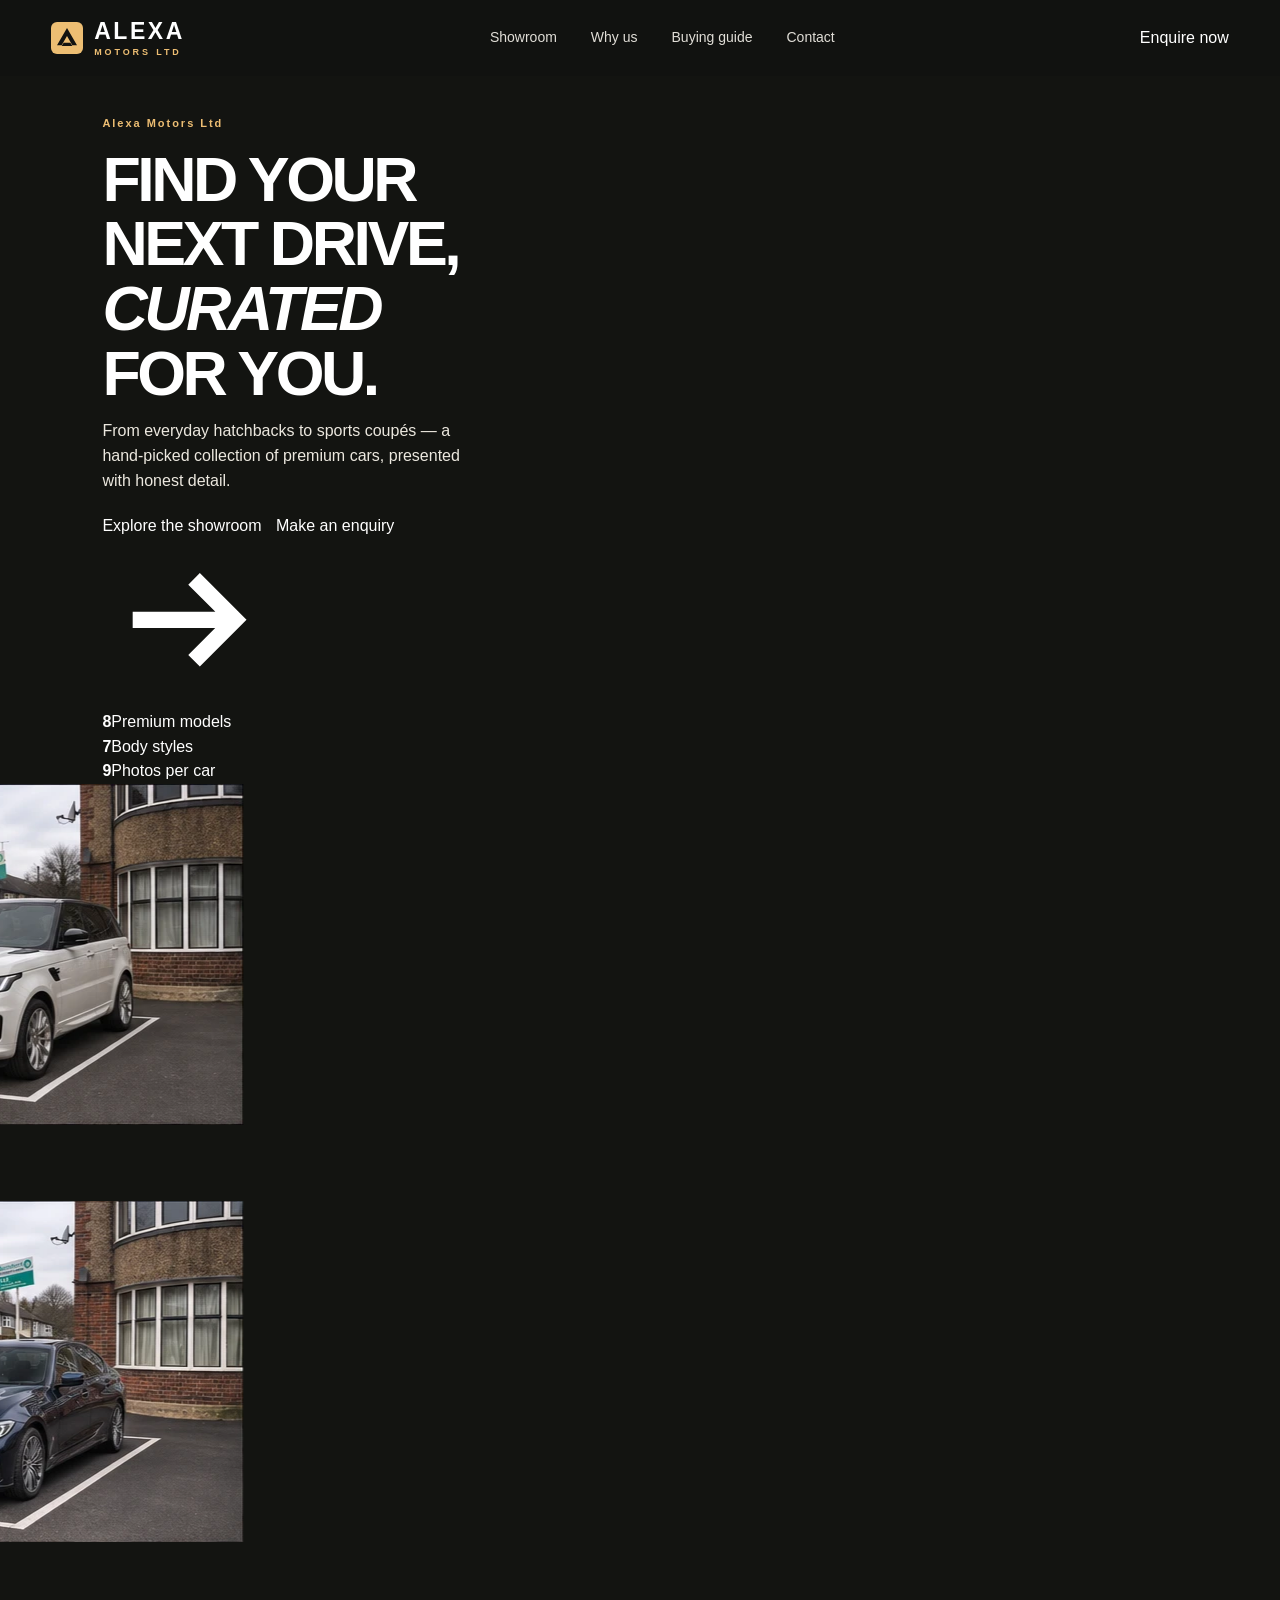
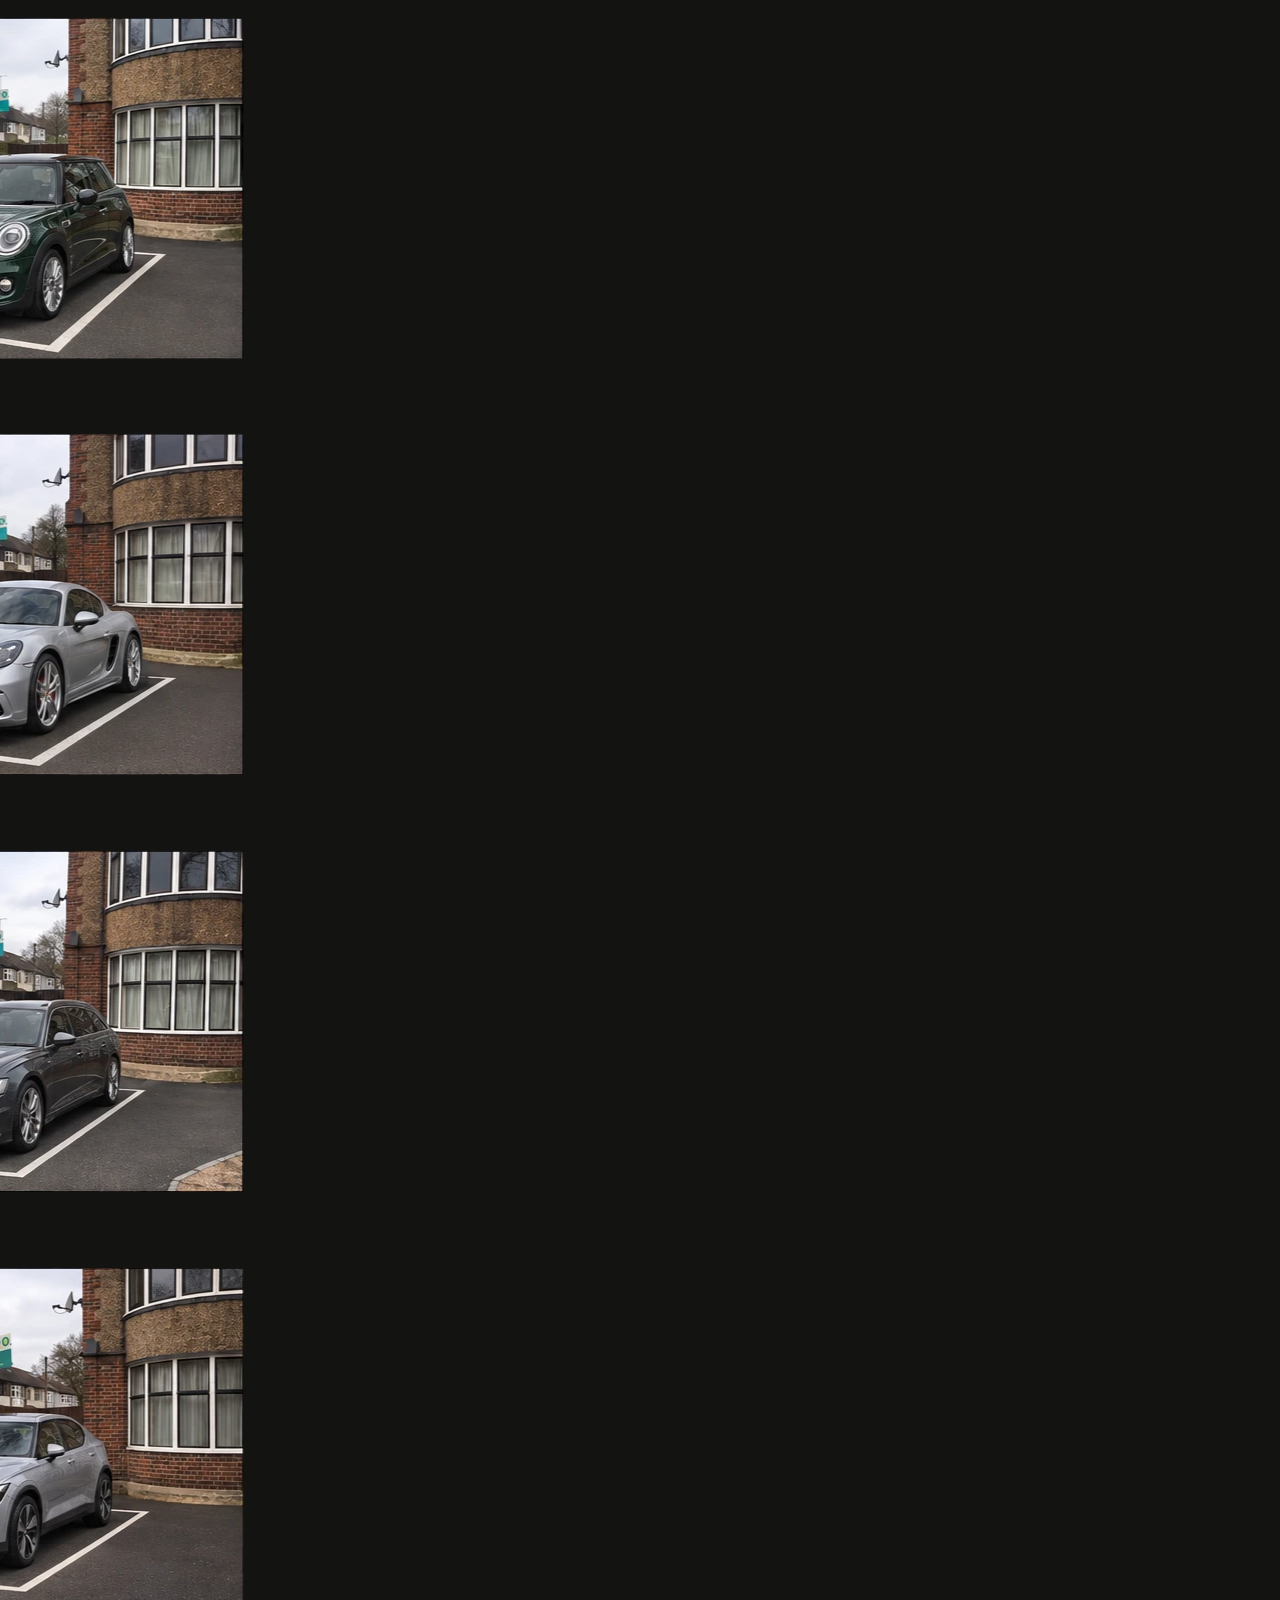
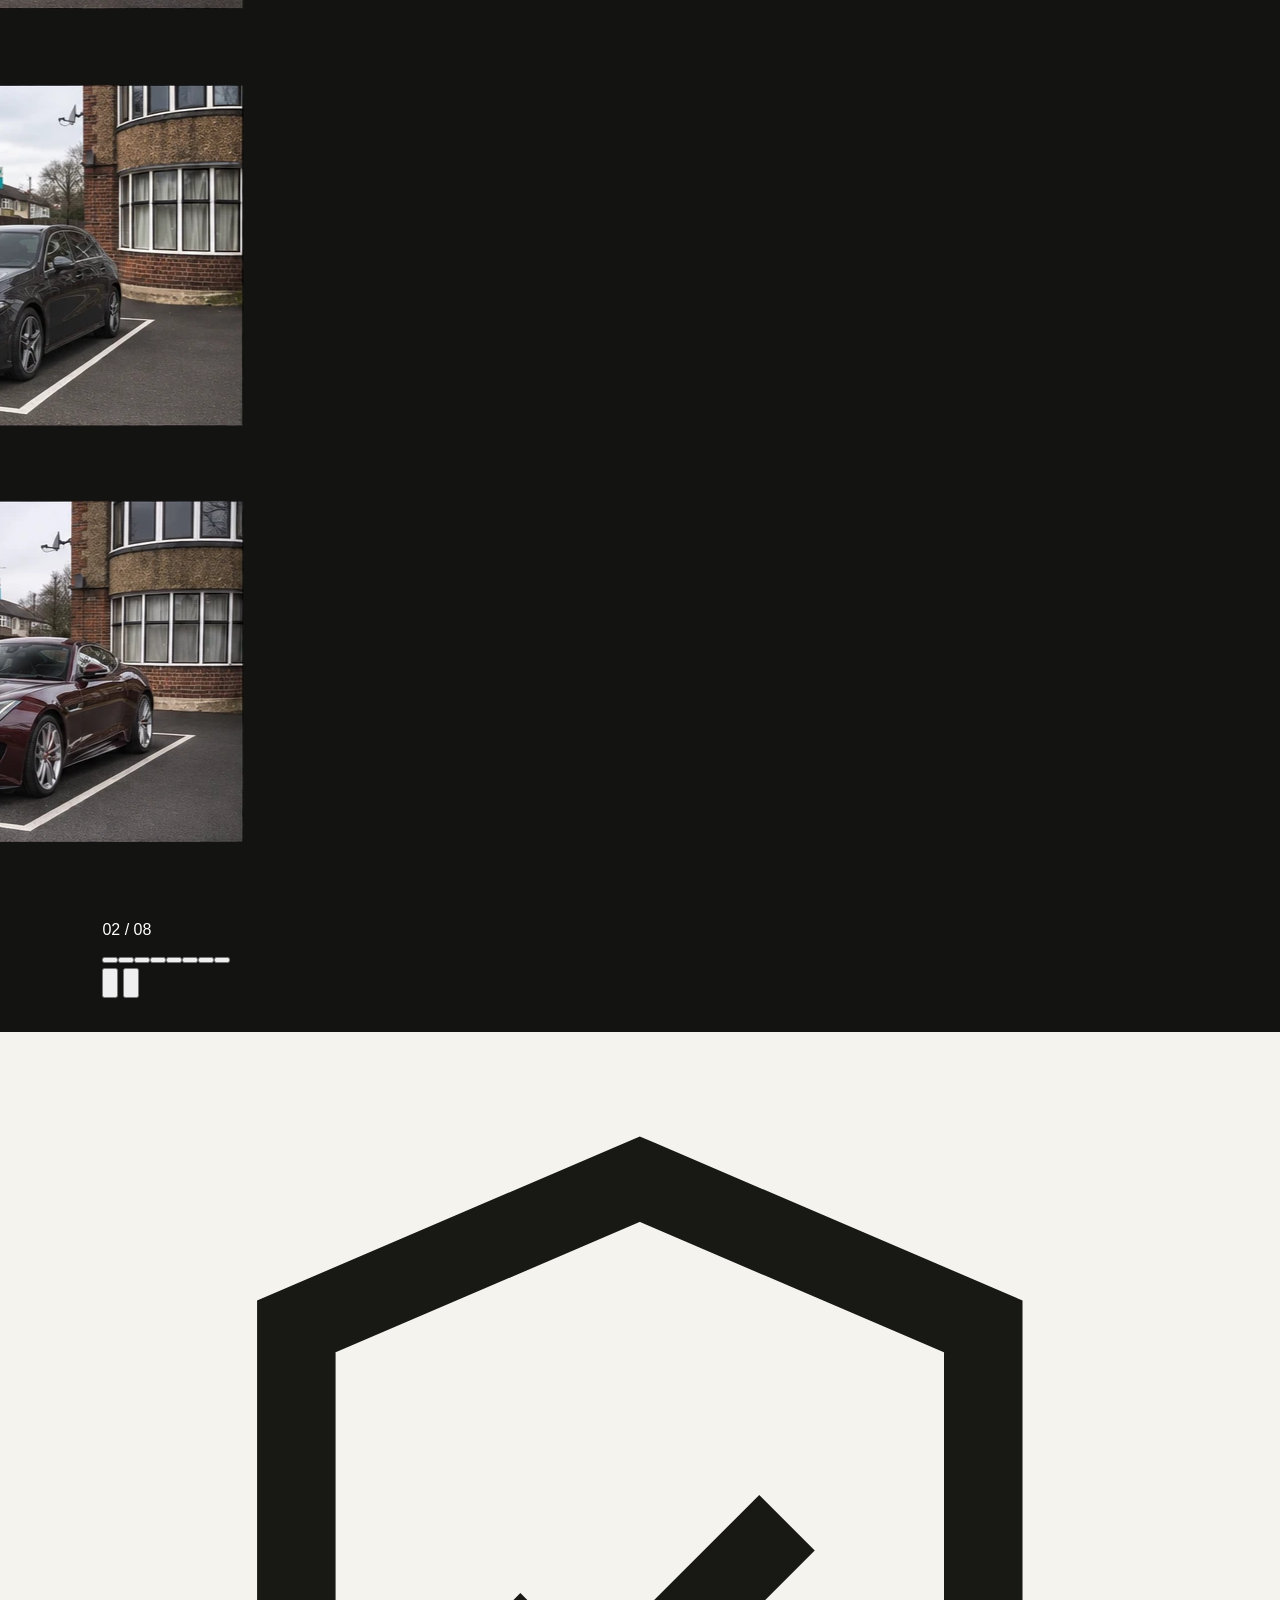
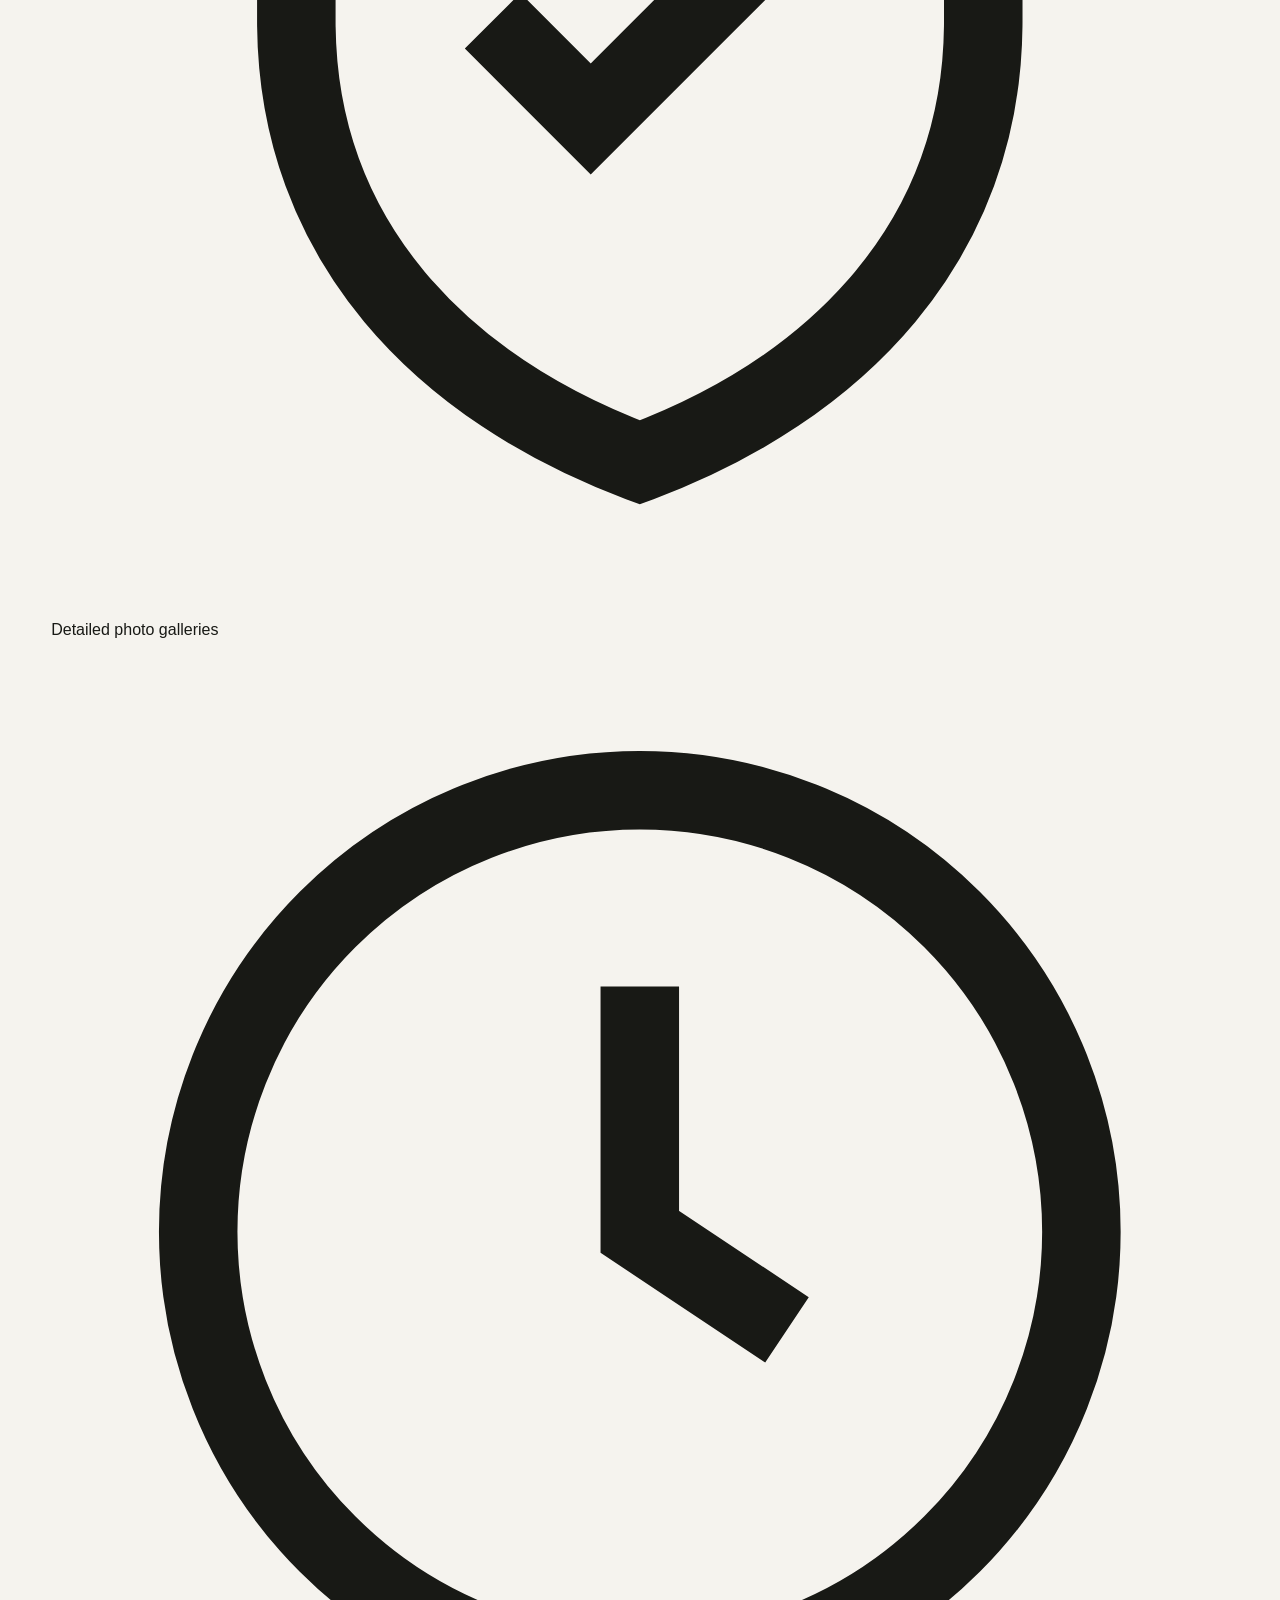
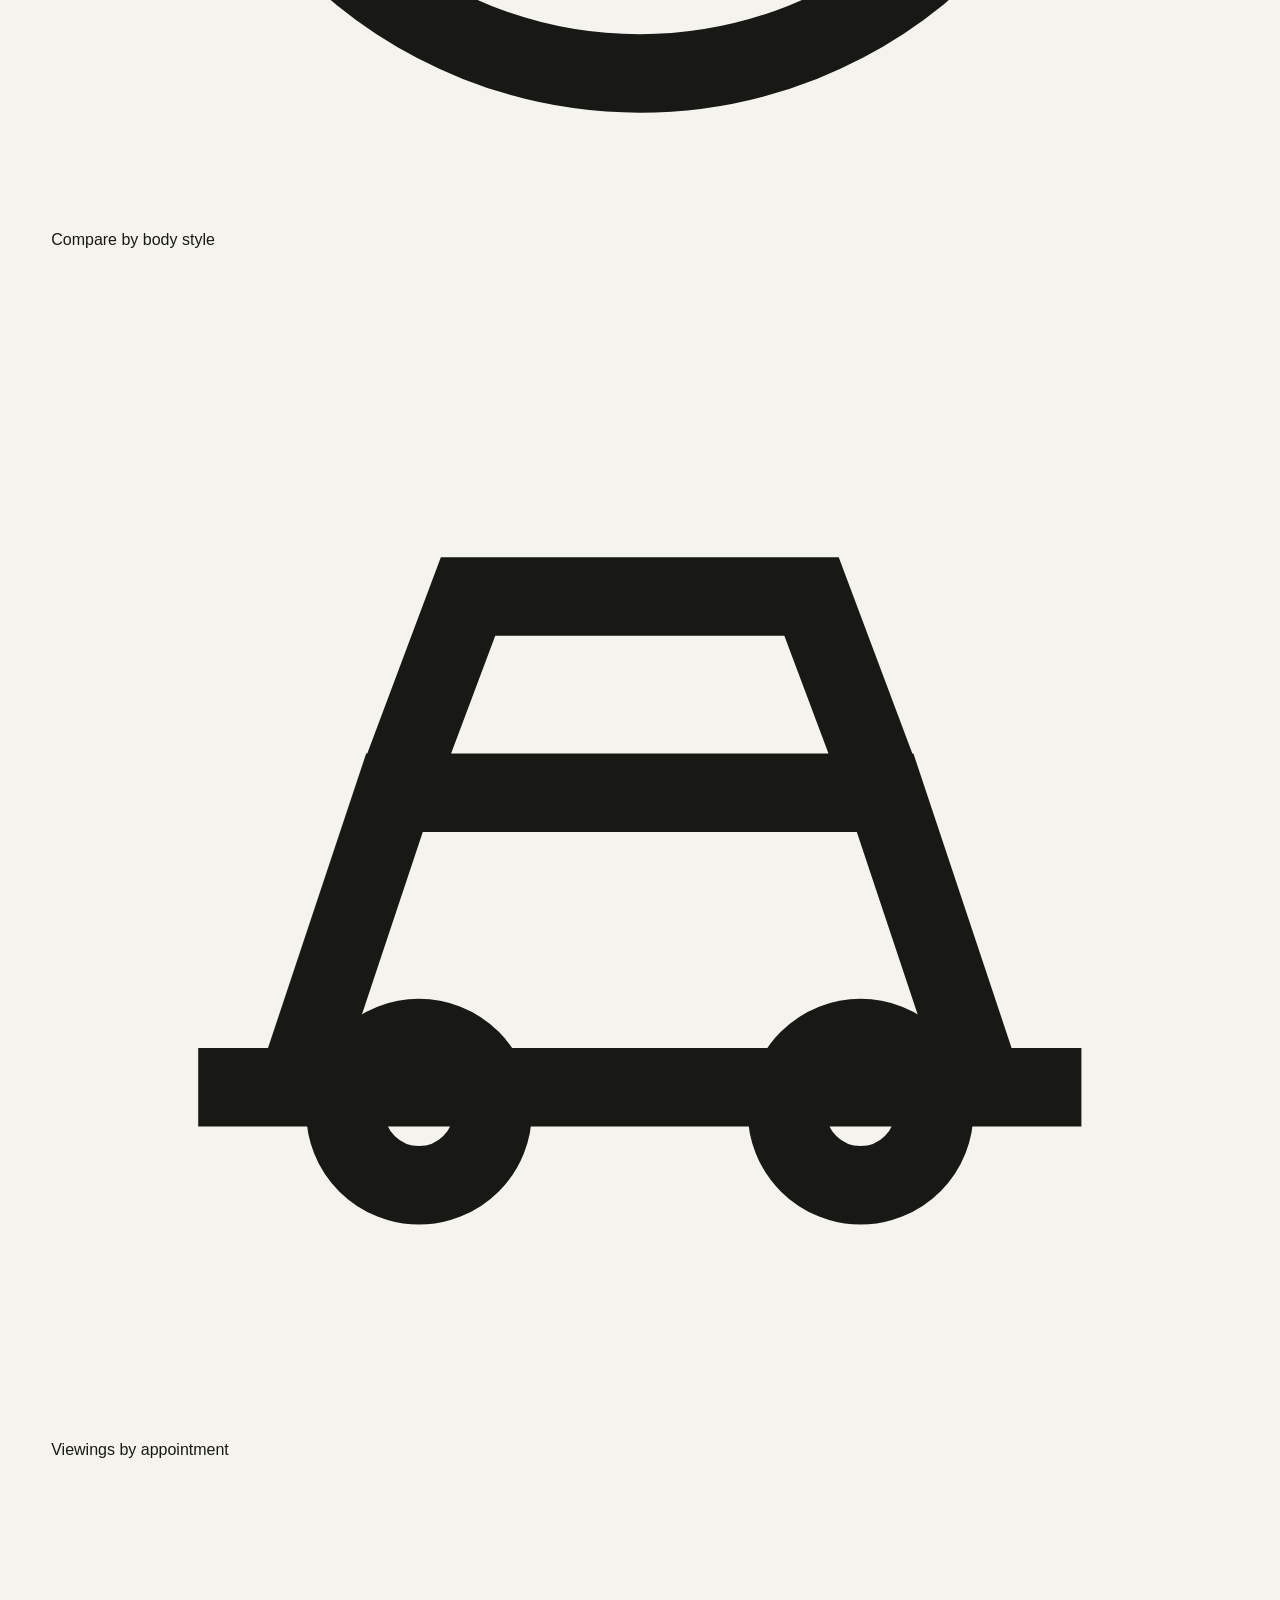
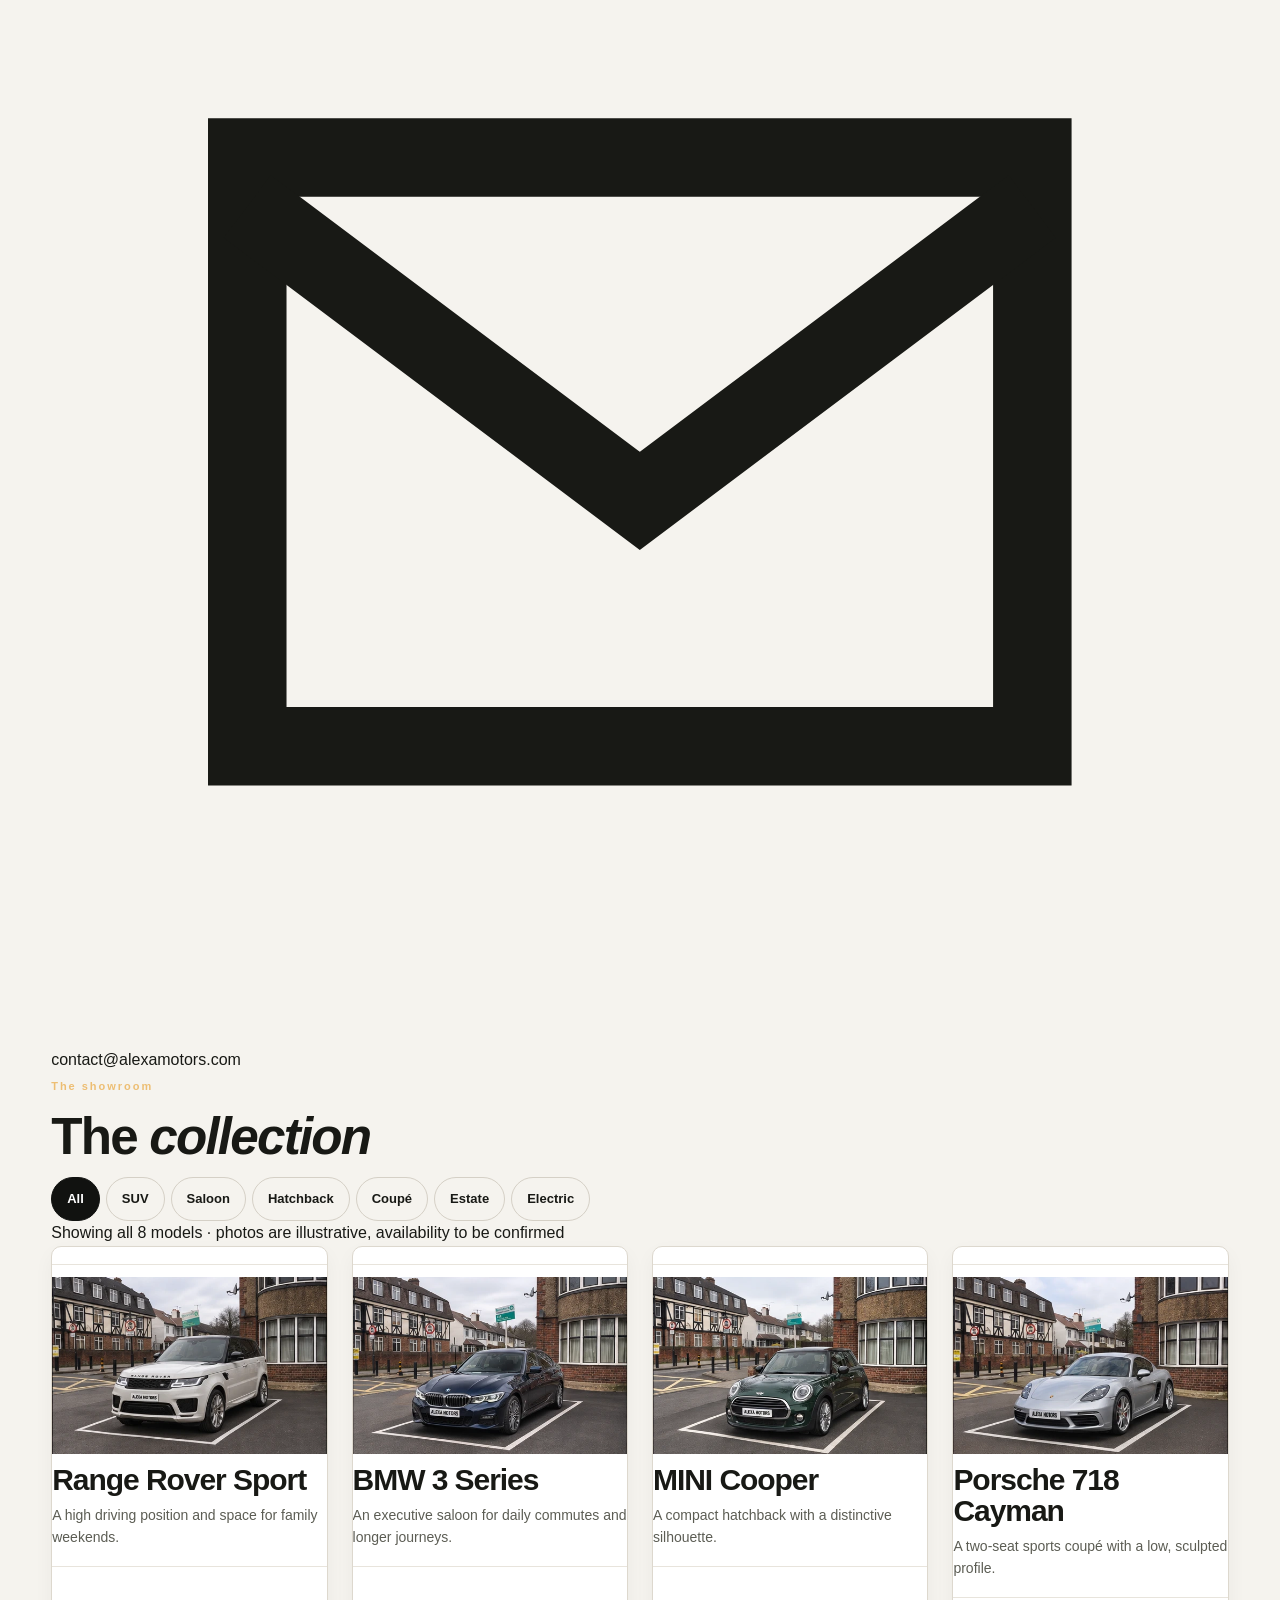
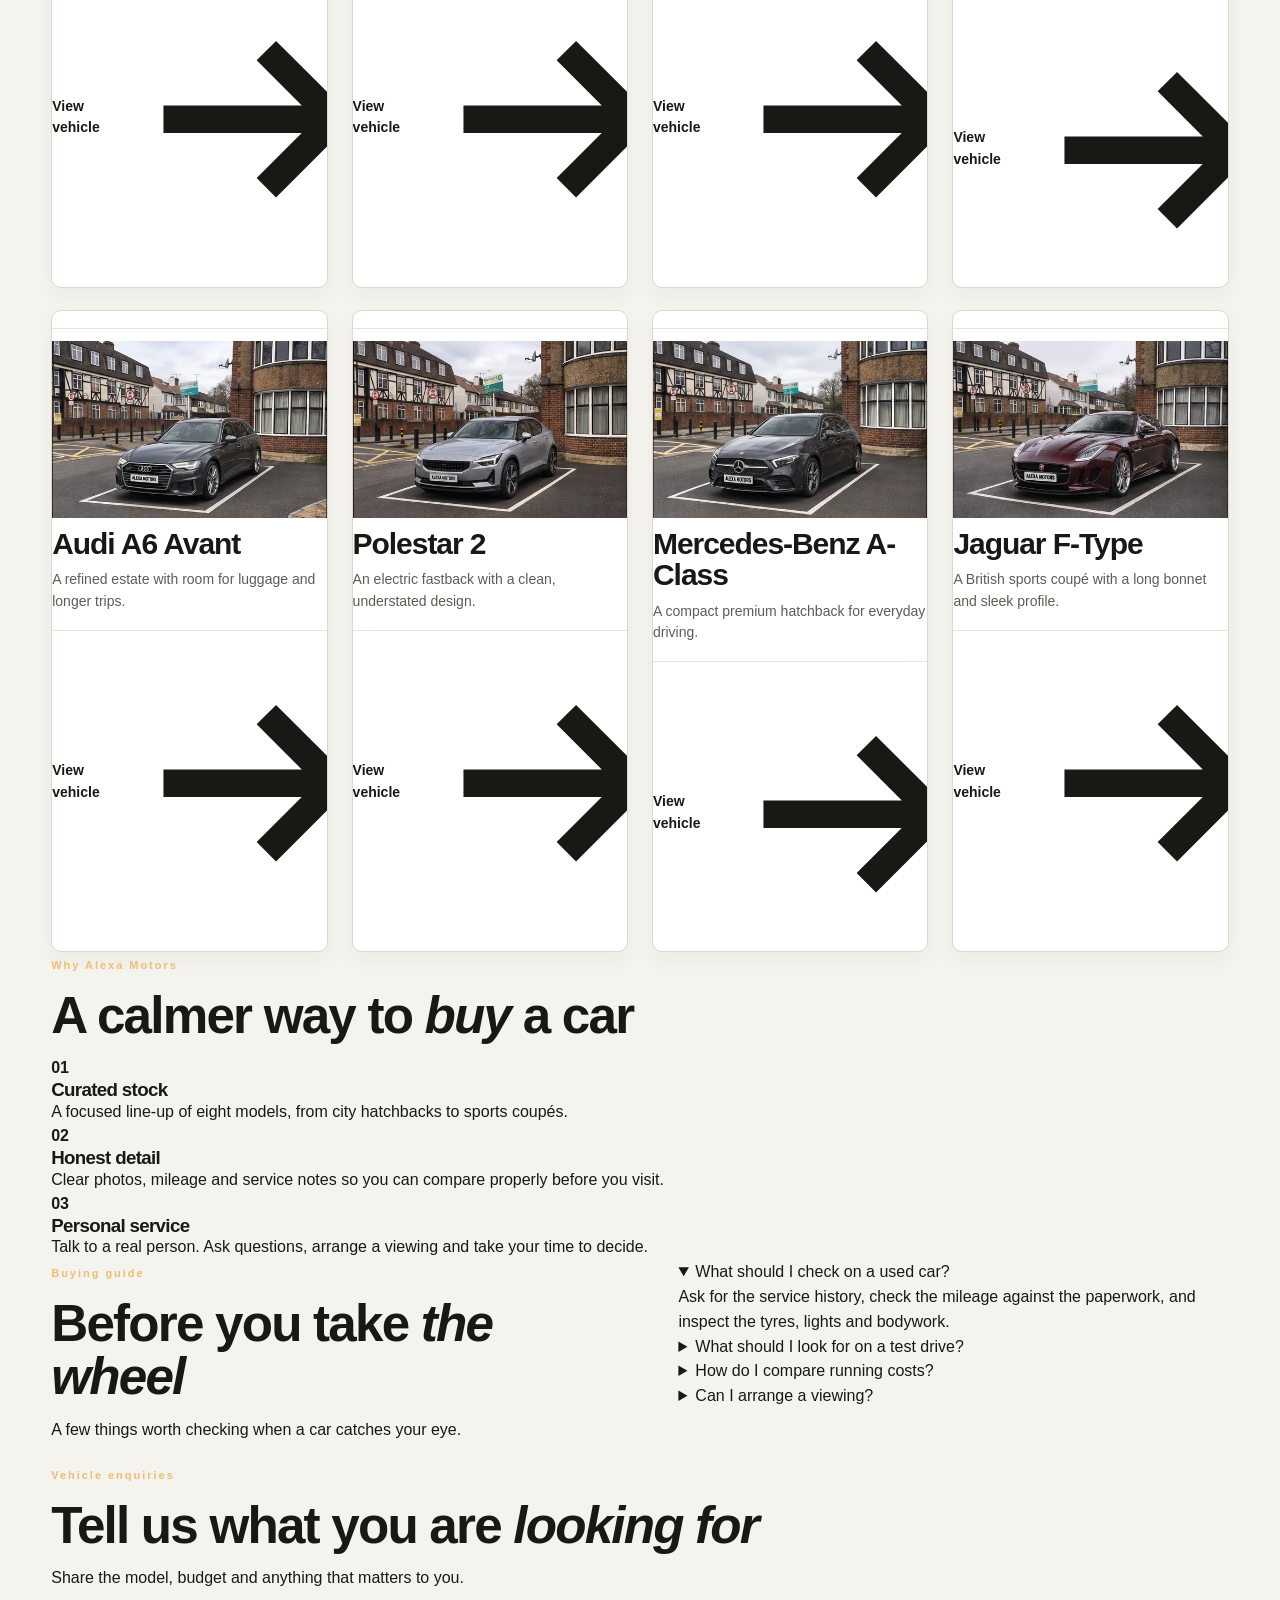
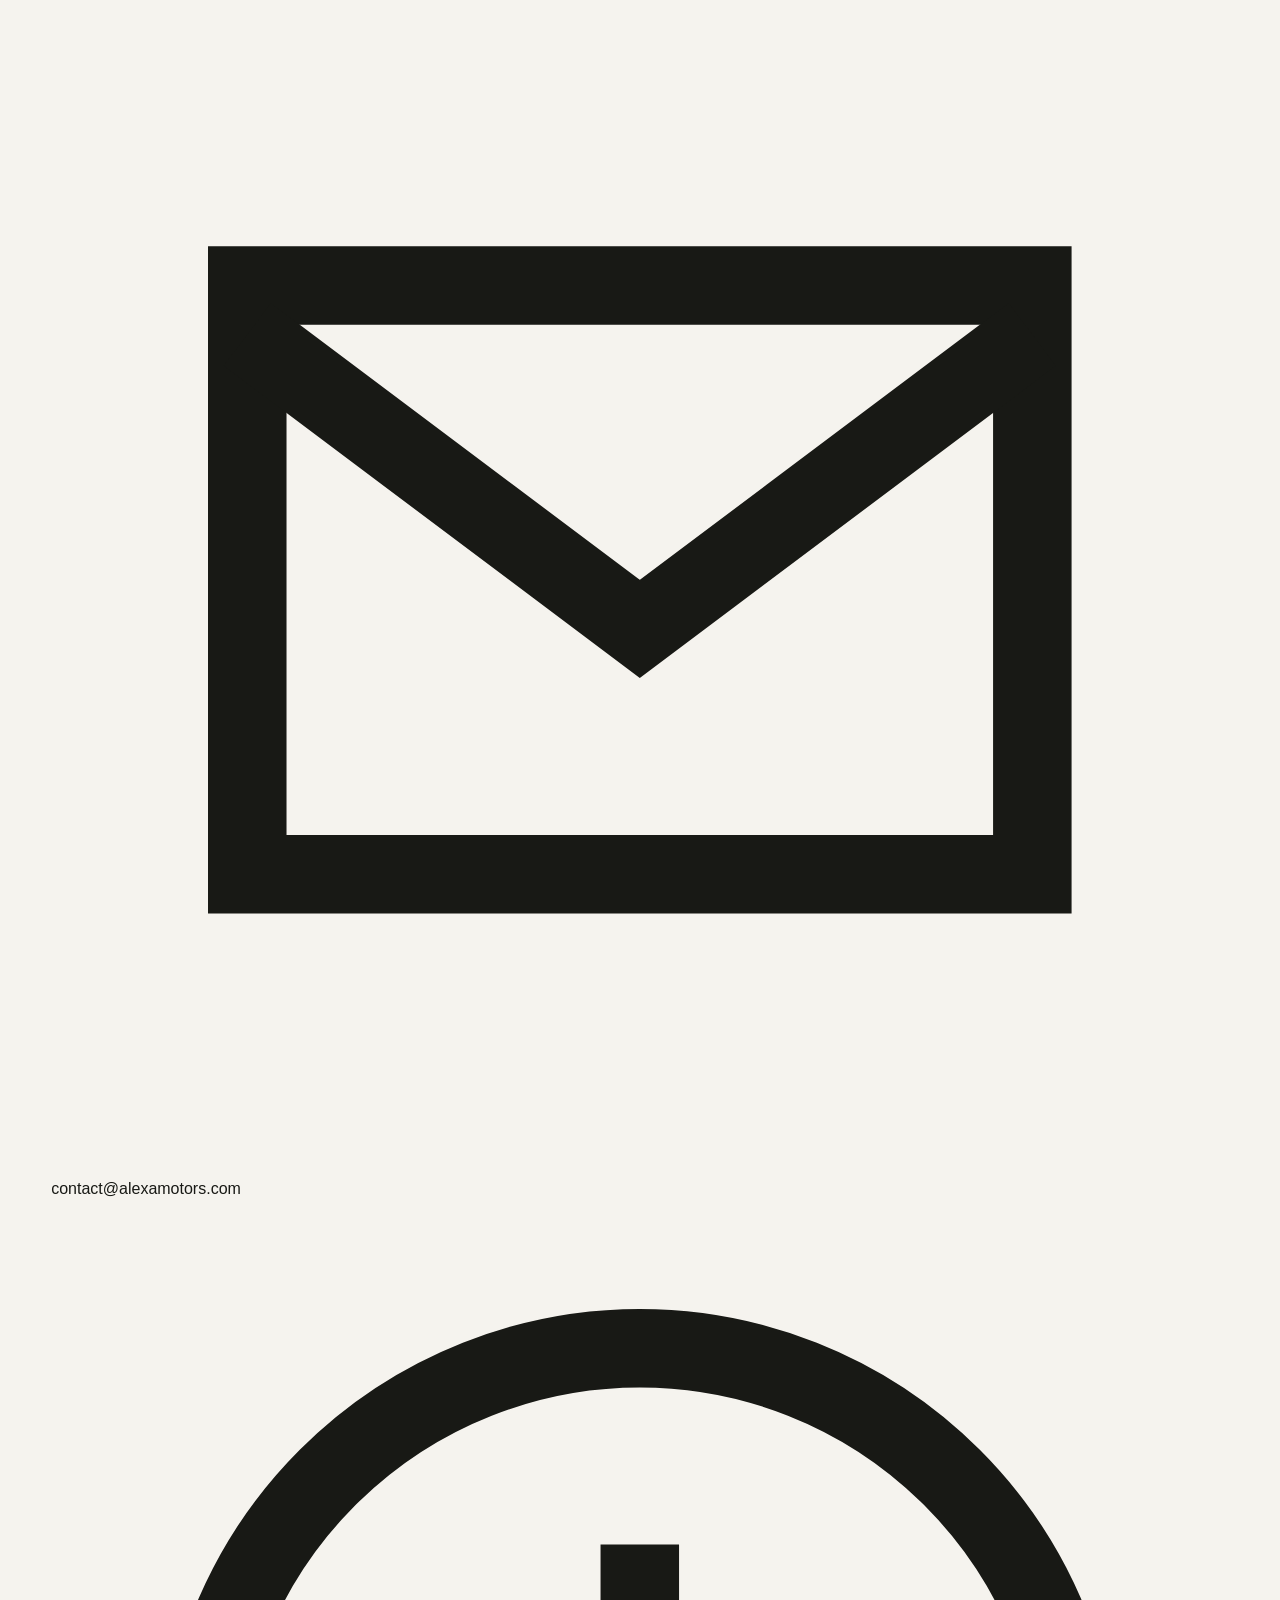
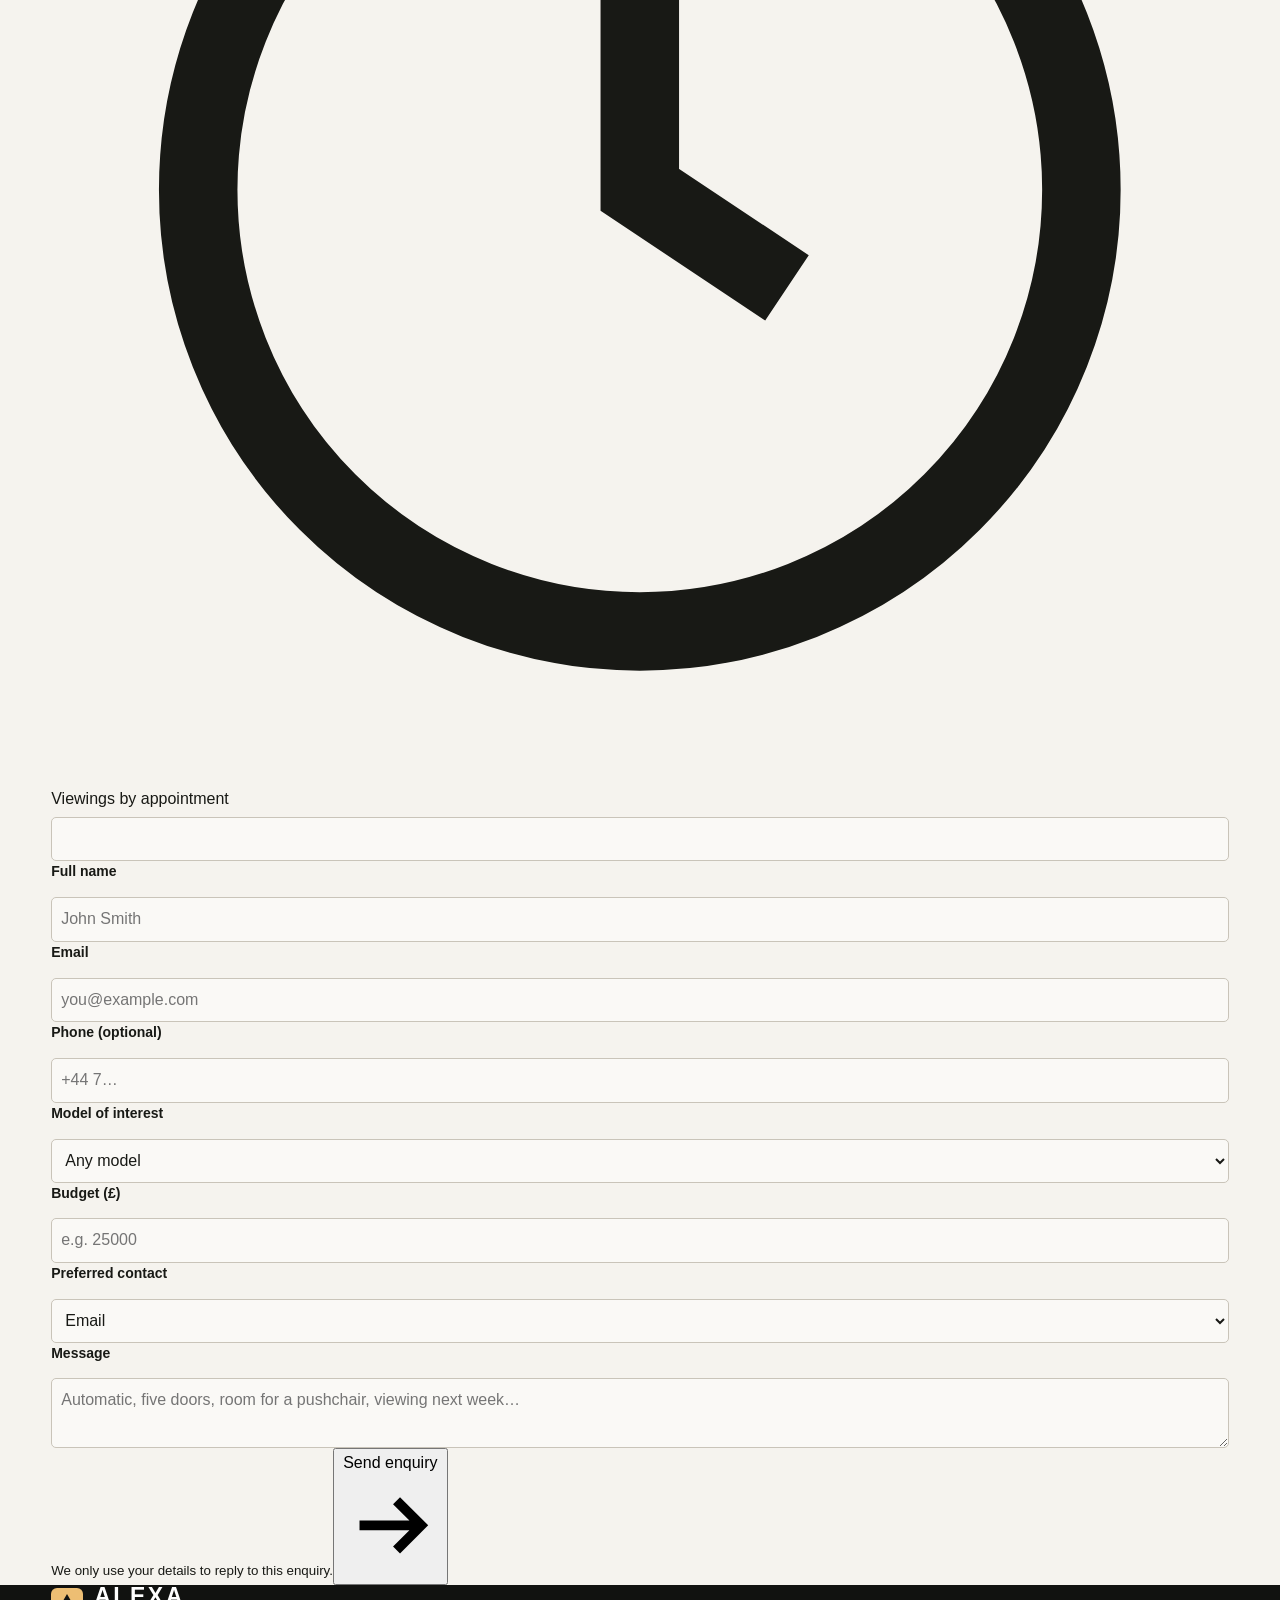
==== index.html @ a4fc24a0 "Update index.html" ====
<!doctype html>
<html lang="en-GB">
<head>
<meta charset="utf-8">
<meta name="viewport" content="width=device-width, initial-scale=1">
<title>Alexa Motors Ltd | Premium Vehicle Showroom</title>
<meta name="description" content="Alexa Motors Ltd – a curated showroom of premium cars. Explore the collection and send an enquiry.">
<meta name="theme-color" content="#0b0b0c">
<link rel="icon" href="mark.svg" type="image/svg+xml">
<link rel="preconnect" href="https://fonts.googleapis.com">
<link rel="preconnect" href="https://fonts.gstatic.com" crossorigin>
<link href="https://fonts.googleapis.com/css2?family=Cormorant+Garamond:ital,wght@0,500;0,600;1,500&family=Inter:wght@400;500;600;700&display=swap" rel="stylesheet">
<link rel="stylesheet" href="style.css">
<script src="app.js" defer></script>
</head>
<body>
<a class="skip" href="#main">Skip to content</a>
<header class="header">
  <div class="wrap bar">
    <a class="brand" href="#home"><img src="mark.svg" alt="" width="32" height="32"><span>ALEXA<small>MOTORS LTD</small></span></a>
    <nav class="nav" aria-label="Main navigation">
      <a href="#showroom">Showroom</a><a href="#why">Why us</a><a href="#guide">Buying guide</a><a href="#enquire">Contact</a>
    </nav>
    <a class="btn btn-gold" href="#enquire">Enquire now</a>
  </div>
</header>

<main id="main">
<section class="hero" id="home">
  <div class="wrap hero-grid">
    <div class="reveal">
      <span class="eyebrow">Alexa Motors Ltd</span>
      <h1>Find your next drive, <em class="g">curated</em> for you.</h1>
      <p class="lead">From everyday hatchbacks to sports coupés — a hand-picked collection of premium cars, presented with honest detail.</p>
      <div class="actions">
        <a class="btn btn-gold" href="#showroom">Explore the showroom <svg viewBox="0 0 16 16" fill="none" stroke="currentColor" stroke-width="1.6"><path d="M3 8h10M9 4l4 4-4 4"/></svg></a>
        <a class="btn btn-ghost" href="#enquire">Make an enquiry</a>
      </div>
      <div class="stats">
        <div><b>8</b><span>Premium models</span></div>
        <div><b>7</b><span>Body styles</span></div>
        <div><b>9</b><span>Photos per car</span></div>
      </div>
    </div>
    <div class="slider reveal" id="hero-slider" aria-roledescription="carousel" aria-label="Featured cars">
      <div class="slides"></div>
      <span class="counter" aria-hidden="true"></span>
      <div class="dots" role="tablist" aria-label="Choose slide"></div>
      <button class="arrow prev" type="button" aria-label="Previous car"><svg viewBox="0 0 24 24" fill="none" stroke="currentColor" stroke-width="1.8"><path d="M15 6l-6 6 6 6"/></svg></button>
      <button class="arrow next" type="button" aria-label="Next car"><svg viewBox="0 0 24 24" fill="none" stroke="currentColor" stroke-width="1.8"><path d="M9 6l6 6-6 6"/></svg></button>
    </div>
  </div>
</section>

<div class="strip">
  <div class="wrap">
    <div><svg viewBox="0 0 24 24" fill="none" stroke="currentColor" stroke-width="1.6"><path d="M12 3l7 3v6c0 4.5-3 7.5-7 9-4-1.5-7-4.5-7-9V6z"/><path d="M9 12l2 2 4-4"/></svg>Detailed photo galleries</div>
    <div><svg viewBox="0 0 24 24" fill="none" stroke="currentColor" stroke-width="1.6"><circle cx="12" cy="12" r="9"/><path d="M12 7v5l3 2"/></svg>Compare by body style</div>
    <div><svg viewBox="0 0 24 24" fill="none" stroke="currentColor" stroke-width="1.6"><path d="M3 17h18M5 17l2-6h10l2 6M7 11l1.5-4h7L17 11"/><circle cx="7.5" cy="17.5" r="1.5"/><circle cx="16.5" cy="17.5" r="1.5"/></svg>Viewings by appointment</div>
    <div><svg viewBox="0 0 24 24" fill="none" stroke="currentColor" stroke-width="1.6"><path d="M4 6h16v12H4z"/><path d="M4 7l8 6 8-6"/></svg>contact@alexamotors.com</div>
  </div>
</div>

<section class="block" id="showroom">
  <div class="wrap">
    <div class="head reveal">
      <div><span class="eyebrow">The showroom</span><h2>The <em class="g">collection</em></h2></div>
      <div class="filters" aria-label="Filter by body style">
        <button type="button" data-filter="all" aria-pressed="true">All</button>
        <button type="button" data-filter="suv" aria-pressed="false">SUV</button>
        <button type="button" data-filter="saloon" aria-pressed="false">Saloon</button>
        <button type="button" data-filter="hatchback" aria-pressed="false">Hatchback</button>
        <button type="button" data-filter="coupe" aria-pressed="false">Coupé</button>
        <button type="button" data-filter="estate" aria-pressed="false">Estate</button>
        <button type="button" data-filter="electric" aria-pressed="false">Electric</button>
      </div>
    </div>
    <p class="count" id="filter-status" aria-live="polite">Showing all 8 models · photos are illustrative, availability to be confirmed</p>
    <div class="cards" id="cards"></div>
  </div>
</section>

<section class="block why" id="why">
  <div class="wrap">
    <div class="reveal"><span class="eyebrow">Why Alexa Motors</span><h2>A calmer way to <em class="g">buy</em> a car</h2></div>
    <div class="why-grid">
      <div class="why-item reveal"><b>01</b><h3>Curated stock</h3><p>A focused line-up of eight models, from city hatchbacks to sports coupés.</p></div>
      <div class="why-item reveal"><b>02</b><h3>Honest detail</h3><p>Clear photos, mileage and service notes so you can compare properly before you visit.</p></div>
      <div class="why-item reveal"><b>03</b><h3>Personal service</h3><p>Talk to a real person. Ask questions, arrange a viewing and take your time to decide.</p></div>
    </div>
  </div>
</section>

<section class="block" id="guide">
  <div class="wrap split">
    <div class="reveal"><span class="eyebrow">Buying guide</span><h2>Before you take <em class="g">the wheel</em></h2><p class="lead" style="margin-top:14px">A few things worth checking when a car catches your eye.</p></div>
    <div class="faq reveal">
      <details open><summary>What should I check on a used car?</summary><p>Ask for the service history, check the mileage against the paperwork, and inspect the tyres, lights and bodywork.</p></details>
      <details><summary>What should I look for on a test drive?</summary><p>Try the car at different speeds if the route allows. Check visibility, seating comfort, braking and any warning lights.</p></details>
      <details><summary>How do I compare running costs?</summary><p>Compare insurance quotes, fuel or charging costs and servicing needs for the specific cars on your shortlist.</p></details>
      <details><summary>Can I arrange a viewing?</summary><p>Yes — send an enquiry below with the model you like and we will get back to you to arrange a time.</p></details>
    </div>
  </div>
</section>

<section class="block" id="enquire" style="padding-top:20px">
  <div class="wrap">
    <div class="enquiry-box reveal">
      <div class="enquiry-side">
        <span class="eyebrow">Vehicle enquiries</span>
        <h2>Tell us what you are <em class="g">looking for</em></h2>
        <p class="lead">Share the model, budget and anything that matters to you.</p>
        <div class="contact-line"><svg viewBox="0 0 24 24" fill="none" stroke="currentColor" stroke-width="1.6"><path d="M4 6h16v12H4z"/><path d="M4 7l8 6 8-6"/></svg><a href="mailto:contact@alexamotors.com">contact@alexamotors.com</a></div>
        <div class="contact-line"><svg viewBox="0 0 24 24" fill="none" stroke="currentColor" stroke-width="1.6"><circle cx="12" cy="12" r="9"/><path d="M12 7v5l3 2"/></svg>Viewings by appointment</div>
      </div>
      <form class="enq" id="enquiry-form" novalidate>
        <input type="hidden" name="_subject" value="New website enquiry – Alexa Motors">
        <input type="hidden" name="_template" value="table">
        <input type="text" name="_honey" class="hp" tabindex="-1" autocomplete="off" aria-hidden="true">
        <div class="field"><label for="name">Full name</label><input id="name" name="name" autocomplete="name" required maxlength="80" placeholder="John Smith"></div>
        <div class="field"><label for="email">Email</label><input id="email" name="email" type="email" autocomplete="email" required placeholder="you@example.com"></div>
        <div class="field"><label for="phone">Phone <span style="text-transform:none;letter-spacing:0">(optional)</span></label><input id="phone" name="phone" type="tel" autocomplete="tel" placeholder="+44 7…"></div>
        <div class="field"><label for="interest">Model of interest</label>
          <select id="interest" name="model"><option value="">Any model</option><option>Range Rover Sport</option><option>BMW 3 Series</option><option>MINI Cooper</option><option>Porsche 718 Cayman</option><option>Audi A6 Avant</option><option>Polestar 2</option><option>Mercedes-Benz A-Class</option><option>Jaguar F-Type</option></select></div>
        <div class="field"><label for="budget">Budget (£)</label><input id="budget" name="budget" type="number" min="0" step="500" placeholder="e.g. 25000"></div>
        <div class="field"><label for="contact-pref">Preferred contact</label><select id="contact-pref" name="preferred_contact"><option>Email</option><option>Phone</option><option>WhatsApp</option></select></div>
        <div class="field full"><label for="message">Message</label><textarea id="message" name="message" required maxlength="1500" placeholder="Automatic, five doors, room for a pushchair, viewing next week…"></textarea></div>
        <div class="form-foot"><small>We only use your details to reply to this enquiry.</small><button class="btn btn-gold" type="submit">Send enquiry <svg viewBox="0 0 16 16" fill="none" stroke="currentColor" stroke-width="1.6"><path d="M3 8h10M9 4l4 4-4 4"/></svg></button></div>
        <p class="status" id="enquiry-status" role="status" hidden></p>
      </form>
    </div>
  </div>
</section>
</main>

<footer>
  <div class="wrap">
    <a class="brand" href="#home"><img src="mark.svg" alt="" width="32" height="32"><span>ALEXA<small>MOTORS LTD</small></span></a>
    <span>© <span id="year">2026</span> Alexa Motors Ltd · <a href="mailto:contact@alexamotors.com">contact@alexamotors.com</a></span>
    <a href="#home">Back to top ↑</a>
  </div>
</footer>
</body>
</html>
---- style.css ----
:root{color-scheme:light;--black:#111210;--paper:#f5f3ee;--gold:#edbe73;--ink:#181915;--muted:#5c5d54}*{box-sizing:border-box}html{scroll-behavior:smooth}body{margin:0;background:var(--paper);color:var(--ink);font:16px/1.55 system-ui,sans-serif}a{color:inherit;text-decoration:none}button,input,select,textarea{font:inherit}button{cursor:pointer}button:focus-visible,a:focus-visible,input:focus-visible,select:focus-visible,textarea:focus-visible,summary:focus-visible{outline:3px solid #ad7726;outline-offset:4px}[hidden]{display:none!important}.sr,.skip:not(:focus){position:absolute;width:1px;height:1px;padding:0;overflow:hidden;clip-path:inset(50%);white-space:nowrap}.skip:focus{position:absolute;top:8px;left:8px;z-index:2;background:var(--gold);padding:10px}.wrap{width:min(1240px,calc(100% - 100px));margin-inline:auto}.header,footer{background:var(--black);color:white}.bar{min-height:76px;display:flex;align-items:center;justify-content:space-between;gap:24px}.brand{display:inline-flex;align-items:center;gap:11px;font-weight:900;font-size:23px;letter-spacing:.11em;line-height:1}.brand small{display:block;margin-top:5px;color:var(--gold);font-size:9px;letter-spacing:.32em}.bar nav{display:flex;gap:34px;font-size:14px;color:#e1ded7}.bar nav a:hover,footer a:hover{color:var(--gold)}.button{min-height:48px;display:inline-flex;align-items:center;justify-content:center;gap:16px;padding:10px 19px;border:1px solid transparent;border-radius:6px;font-weight:750;font-size:14px;line-height:1.2}.outline{border-color:#ffffff55;color:white;background:#13141245}.outline:hover{background:#ffffff20}.gold{background:var(--gold);color:#15140f}.gold:hover{background:#ffd798}.dark{background:var(--black);color:white}.hero{background:#171815 linear-gradient(90deg,#0e0f0ef7 0%,#101110bb 31%,#1011102b 64%,#10111012 100%);background-image:linear-gradient(90deg,#0e0f0ef7 0%,#101110b0 28%,#10111018 66%),url(assets/porsche.webp);background-size:cover;background-position:center 58%;color:white}.hero-inner{min-height:615px;padding-block:105px 75px;position:relative}.eyebrow,.tag{font-size:11px;font-weight:800;letter-spacing:.18em;color:var(--gold)}.eyebrow i{display:inline-block;width:22px;height:2px;vertical-align:middle;margin-right:9px;background:currentColor}.ink,.tag{color:#77501f}h1,h2,h3,p{margin:0}h1,h2,h3{line-height:.98;letter-spacing:-.06em}h1{font-size:clamp(62px,8vw,116px);margin:19px 0 22px;font-weight:850}h1 span,.guide h2 span{color:var(--gold)}h2{font-size:clamp(42px,5.5vw,76px);margin:12px 0 14px;font-weight:820}h2 span{color:#a46c2d}.hero p{max-width:360px;color:#ece8df;font-size:18px}.actions{display:flex;flex-wrap:wrap;gap:10px;margin-top:27px}.hero-caption{position:absolute;bottom:20px;left:0;right:0;display:flex;justify-content:space-between;color:#e6dfd1;font-size:10px;letter-spacing:.18em}.ribbon{background:#1d1e1b;color:#eae7df;border-top:1px solid #ffffff18}.ribbon-inner{display:grid;grid-template-columns:repeat(3,1fr);gap:20px;padding-block:19px;font-size:13px}.ribbon b{color:var(--gold);margin-right:9px}.showroom,.enquiry{padding-block:80px}.section-head{display:flex;justify-content:space-between;align-items:end;gap:20px;margin-bottom:25px}.section-head p,.enquiry p{color:var(--muted)}.filters{display:flex;flex-wrap:wrap;gap:6px}.filters button{padding:8px 12px;border:1px solid #d5d0c6;border-radius:5px;background:transparent;color:var(--ink);font-size:13px;font-weight:700}.filters button[aria-pressed=true]{background:var(--black);color:white;border-color:var(--black)}.cards{display:grid;grid-template-columns:repeat(3,minmax(0,1fr));gap:16px}.card{border:1px solid #ddd8ce;border-radius:10px;overflow:hidden;background:#fff}.card img{display:block;width:100%;height:auto;aspect-ratio:1.55;object-fit:cover;background:#d4d2cc}.card-copy{padding:22px}.card h3{font-size:36px;margin:10px 0}.card p{color:var(--muted);font-size:14px}.card a{display:flex;justify-content:space-between;gap:12px;margin-top:17px;padding-top:12px;border-top:1px solid #e8e4dc;font-size:14px;font-weight:750}.card a:hover{color:#77501f}.guide{background:#1c1d1a;color:white;padding-block:65px}.split{display:grid;grid-template-columns:1fr 1fr;gap:clamp(24px,6vw,94px)}.guide p{color:#dfdbd2}.questions details{border-bottom:1px solid #ffffff29;padding:15px 0}.questions summary{font-weight:700;cursor:pointer}.questions p{margin-top:8px}.enquiry .preview-note{margin-top:18px;font-size:14px;border-left:3px solid #ad7726;padding-left:12px}.enquiry form{background:white;border:1px solid #ddd8ce;border-radius:10px;padding:22px}.form-row{display:grid;grid-template-columns:1fr 1fr;gap:12px}label{display:block;font-weight:700;font-size:14px;margin-bottom:14px}label small{font-weight:400}input,select,textarea{display:block;width:100%;margin-top:5px;border:1px solid #c9c4b9;border-radius:5px;padding:9px;background:#faf9f6;color:var(--ink)}textarea{resize:vertical}#result{margin-top:14px}#enquiry-status:not(:empty){margin-top:10px;font-size:14px}footer .bar{font-size:13px;color:#e5e1d8}@media(max-width:850px){.wrap{width:calc(100% - 48px)}.hero-inner{min-height:550px}.section-head{align-items:start;flex-direction:column}.card-copy{padding:15px}}@media(max-width:640px){.wrap{width:calc(100% - 32px)}.bar{gap:10px;flex-wrap:wrap;padding-block:12px}.header nav{order:3;width:100%;gap:22px;border-top:1px solid #ffffff25;padding-top:8px}.hero{background-position:62% center;background-image:linear-gradient(90deg,#0e0f0ee8,#10111045),url(assets/porsche.webp)}.hero-inner{min-height:500px;padding-top:75px}.hero p{font-size:16px}.ribbon-inner{gap:9px;font-size:11px}.ribbon b{display:block}.cards,.split{grid-template-columns:1fr}.showroom,.enquiry{padding-block:48px}.guide{padding-block:42px}footer .brand{font-size:17px}footer .brand img{width:32px;height:32px}}@media(prefers-reduced-motion:reduce){html{scroll-behavior:auto}}

/* Showroom collection */
.showroom .section-head {
  align-items: start;
  flex-direction: column;
  margin-bottom: 14px;
}
.filters button {
  min-height: 44px;
  padding-inline: 15px;
  border-radius: 24px;
}
.results-count {
  margin-bottom: 14px;
  font-size: 13px;
  color: var(--muted);
}
.cards {
  gap: 22px;
}
.card {
  display: flex;
  flex-direction: column;
  box-shadow: 0 8px 20px #3126130b;
}
.vehicle-media {
  position: relative;
  background: #d4d2cc;
}
.vehicle-media img {
  aspect-ratio: 1.5;
  object-position: center;
}
.vehicle-index {
  position: absolute;
  right: 10px;
  bottom: 10px;
  padding: 4px 8px;
  color: #fff;
  background: #171713da;
  border-radius: 4px;
  font-size: 10px;
  font-weight: 750;
  letter-spacing: .12em;
}
.card-copy {
  display: flex;
  flex-direction: column;
  flex: 1;
}
.card h3 {
  font-size: clamp(25px, 3.2vw, 37px);
  line-height: 1.04;
}
.card p {
  flex: 1;
}
.card a svg {
  flex: none;
  margin-top: 3px;
}
@media (641px <= width <= 950px) {
  .cards { grid-template-columns: repeat(2, minmax(0, 1fr)); }
}
@media (max-width: 640px) {
  .filters { gap: 8px; }
}

@font-face {
  font-family: "Alexa Display";
  src: url("assets/fonts/display-bold.woff") format("woff");
  font-weight: 700;
  font-display: swap;
}
@font-face {
  font-family: "Noto Sans";
  src: url("assets/fonts/text-regular.woff") format("woff");
  font-weight: 400;
  font-display: swap;
}
@font-face {
  font-family: "Noto Sans";
  src: url("assets/fonts/text-bold.woff") format("woff");
  font-weight: 700;
  font-display: swap;
}
body {
  font-family: "Noto Sans", Arial, sans-serif;
}
h1, h2, h3, .brand {
  font-family: "Alexa Display", "Arial Narrow", Arial, sans-serif;
  font-weight: 700;
}
h1 {
  font-size: clamp(36px, 12vw, 110px);
  letter-spacing: -.055em;
  text-transform: uppercase;
}
h2, h3 {
  letter-spacing: -.035em;
}
@media (min-width: 641px) {
  h1 { font-size: clamp(64px, 8vw, 110px); }
}

/* Fit the showroom from compact phones to wide desktop displays. */
.wrap {
  width: min(1320px, calc(100% - 2 * clamp(16px, 4vw, 64px)));
}
.hero-inner {
  min-height: clamp(540px, 49vw, 760px);
  padding-block: clamp(70px, 9vw, 144px) 80px;
}
h2 {
  font-size: clamp(34px, 5.5vw, 76px);
  line-height: 1.04;
}
.cards, .split, .form-row {
  column-gap: clamp(16px, 2vw, 24px);
}
.split, .form-row {
  grid-template-columns: repeat(2, minmax(0, 1fr));
}
.split {
  column-gap: clamp(28px, 6vw, 94px);
}
.card a {
  align-items: center;
  min-height: 44px;
}
input, select, textarea {
  min-width: 0;
  min-height: 44px;
  font-size: 16px;
}

@media (min-width: 1200px) {
  .cards {
    grid-template-columns: repeat(4, minmax(0, 1fr));
  }
  .card h3 {
    font-size: clamp(25px, 2.35vw, 35px);
  }
}

@media (max-width: 767px) {
  .hero {
    background: var(--black);
  }
  .hero-inner {
    min-height: 0;
    padding-block: clamp(32px, 8vw, 58px) 24px;
  }
  .hero h1 {
    font-size: clamp(37px, 10vw, 72px);
  }
  .hero p {
    max-width: 36ch;
  }
  .hero-caption {
    display: none;
  }
  .split {
    grid-template-columns: minmax(0, 1fr);
  }
  .header nav a {
    display: inline-flex;
    align-items: center;
    min-height: 44px;
  }
}

@media (max-width: 640px) {
  .header .bar {
    padding-bottom: 0;
  }
  .header nav {
    padding-top: 0;
  }
  .header .outline {
    min-height: 44px;
    gap: 8px;
    padding-inline: 10px;
  }
  .hero .actions {
    margin-top: 21px;
  }
  .hero .actions .button {
    flex: 1 1 auto;
    padding-inline: 12px;
    gap: 8px;
  }
  .cards {
    grid-template-columns: minmax(0, 1fr);
  }
  .card-copy {
    padding: 19px;
  }
  .enquiry form {
    padding: 16px;
  }
}

@media (max-width: 420px) {
  .form-row {
    grid-template-columns: minmax(0, 1fr);
    gap: 0;
  }
}

@media (max-width: 360px) {
  .header .brand {
    gap: 8px;
    font-size: 18px;
  }
  .header .brand img {
    width: 34px;
    height: 34px;
  }
  .header .brand small {
    font-size: 8px;
  }
}

/* Compact homepage and vehicle detail pages */
.hero {
  display: grid;
  grid-template-columns: minmax(0, .84fr) minmax(0, 1.16fr);
  align-items: center;
  gap: clamp(20px, 4vw, 58px);
  padding: 34px max(clamp(16px, 4vw, 64px), calc((100% - 1320px) / 2));
  background: #131411;
}
.hero .hero-inner {
  width: 100%;
  min-height: 0;
  padding: 12px 0;
}
.hero h1 {
  font-size: clamp(34px, 4.9vw, 74px);
  line-height: 1.03;
  margin: 12px 0 14px;
}
.hero p {
  font-size: 16px;
}
.hero .actions {
  margin-top: 20px;
}
.hero-photo {
  margin: 0;
  min-width: 0;
}
.hero-photo img {
  display: block;
  width: 100%;
  aspect-ratio: 1.8;
  object-fit: cover;
  object-position: center 59%;
  border-radius: 10px;
}
h2 {
  font-size: clamp(30px, 4vw, 56px);
}
.card h3 {
  font-size: clamp(22px, 2.4vw, 30px);
}
.card .vehicle-media {
  display: block;
  padding: 0;
  margin: 0;
  border: 0;
  border-radius: 0;
}
.vehicle-media:focus-visible {
  outline-offset: -4px;
}
.vehicle-page {
  padding-block: clamp(28px, 5vw, 64px);
}
.vehicle-page h1 {
  font-size: clamp(34px, 5vw, 66px);
  line-height: 1.05;
  text-transform: none;
  overflow-wrap: anywhere;
}
.vehicle-page h2 {
  font-size: clamp(23px, 2.6vw, 32px);
  margin-top: 0;
}
.listing-note {
  color: var(--muted);
  font-size: 14px;
  margin-bottom: 18px;
}
.vehicle-layout {
  display: grid;
  grid-template-columns: minmax(0, 1.65fr) minmax(0, 1fr);
  gap: clamp(16px, 3vw, 34px);
  align-items: start;
}
.gallery, .spec-panel, .vehicle-story section {
  min-width: 0;
  background: white;
  border: 1px solid #ddd8ce;
  border-radius: 10px;
}
#large-link {
  position: relative;
  display: block;
}
#large-photo {
  display: block;
  width: 100%;
  height: auto;
  aspect-ratio: 3 / 2;
  object-fit: contain;
  background: #171815;
  border-radius: 9px 9px 0 0;
}
#large-link span {
  position: absolute;
  right: 10px;
  bottom: 10px;
  background: #111210e8;
  color: white;
  font-size: 12px;
  border-radius: 4px;
  padding: 7px 10px;
}
.gallery-buttons {
  display: flex;
  flex-wrap: wrap;
  gap: 8px;
  padding: 12px;
}
.gallery-buttons button {
  flex: 1 1 auto;
  min-height: 44px;
  padding: 7px 9px;
  border: 1px solid #d5d0c6;
  background: var(--paper);
  color: var(--ink);
  border-radius: 6px;
  font-size: 13px;
  font-weight: 700;
}
.gallery-buttons button[aria-pressed="true"] {
  background: var(--black);
  color: white;
}
.spec-panel, .vehicle-story section {
  padding: clamp(15px, 3vw, 26px);
}
.spec-panel dl {
  margin: 0 0 16px;
}
.spec-panel dl div, .service-list p {
  display: grid;
  grid-template-columns: minmax(0, 1fr) minmax(0, 1fr);
  gap: 10px;
  padding-block: 9px;
  border-bottom: 1px solid #e8e4dc;
  font-size: 14px;
}
.spec-panel dd {
  margin: 0;
  font-weight: 700;
}
.listing-bottom, .vehicle-story section + section {
  margin-top: 16px;
}
.service-list {
  margin-top: 10px;
}
#vehicle-result, #vehicle-status:not(:empty) {
  margin-top: 12px;
}
@media (max-width: 767px) {
  .hero, .vehicle-layout {
    grid-template-columns: minmax(0, 1fr);
  }
  .hero {
    padding-block: 22px;
    gap: 14px;
  }
  .hero .hero-inner {
    padding: 0;
  }
  .hero h1 {
    font-size: clamp(33px, 8.5vw, 56px);
  }
  .hero-photo {
    width: min(100%, 600px);
  }
  .hero-photo img {
    aspect-ratio: 1.85;
  }
  .vehicle-page .button {
    width: 100%;
  }
}
@media (max-width: 360px) {
  .vehicle-page {
    font-size: 15px;
  }
  .header .bar > a[href="./#showroom"] {
    font-size: 12px;
    padding-inline: 8px;
  }
}

.gallery-buttons {
  display: grid;
  grid-template-columns: repeat(3, minmax(0, 1fr));
}
.gallery-buttons button {
  min-width: 0;
  display: flex;
  flex-direction: column;
  padding: 3px;
  text-align: left;
}
.gallery-buttons img {
  display: block;
  width: 100%;
  height: auto;
  aspect-ratio: 3 / 2;
  object-fit: cover;
  border-radius: 3px;
  background: #dedbd4;
}
.gallery-buttons button span {
  display: block;
  padding: 5px;
}
#large-link .photo-count {
  right: auto;
  left: 10px;
}

@media (min-width: 700px) {
  .gallery-buttons {
    grid-template-columns: repeat(5, minmax(0, 1fr));
  }
}
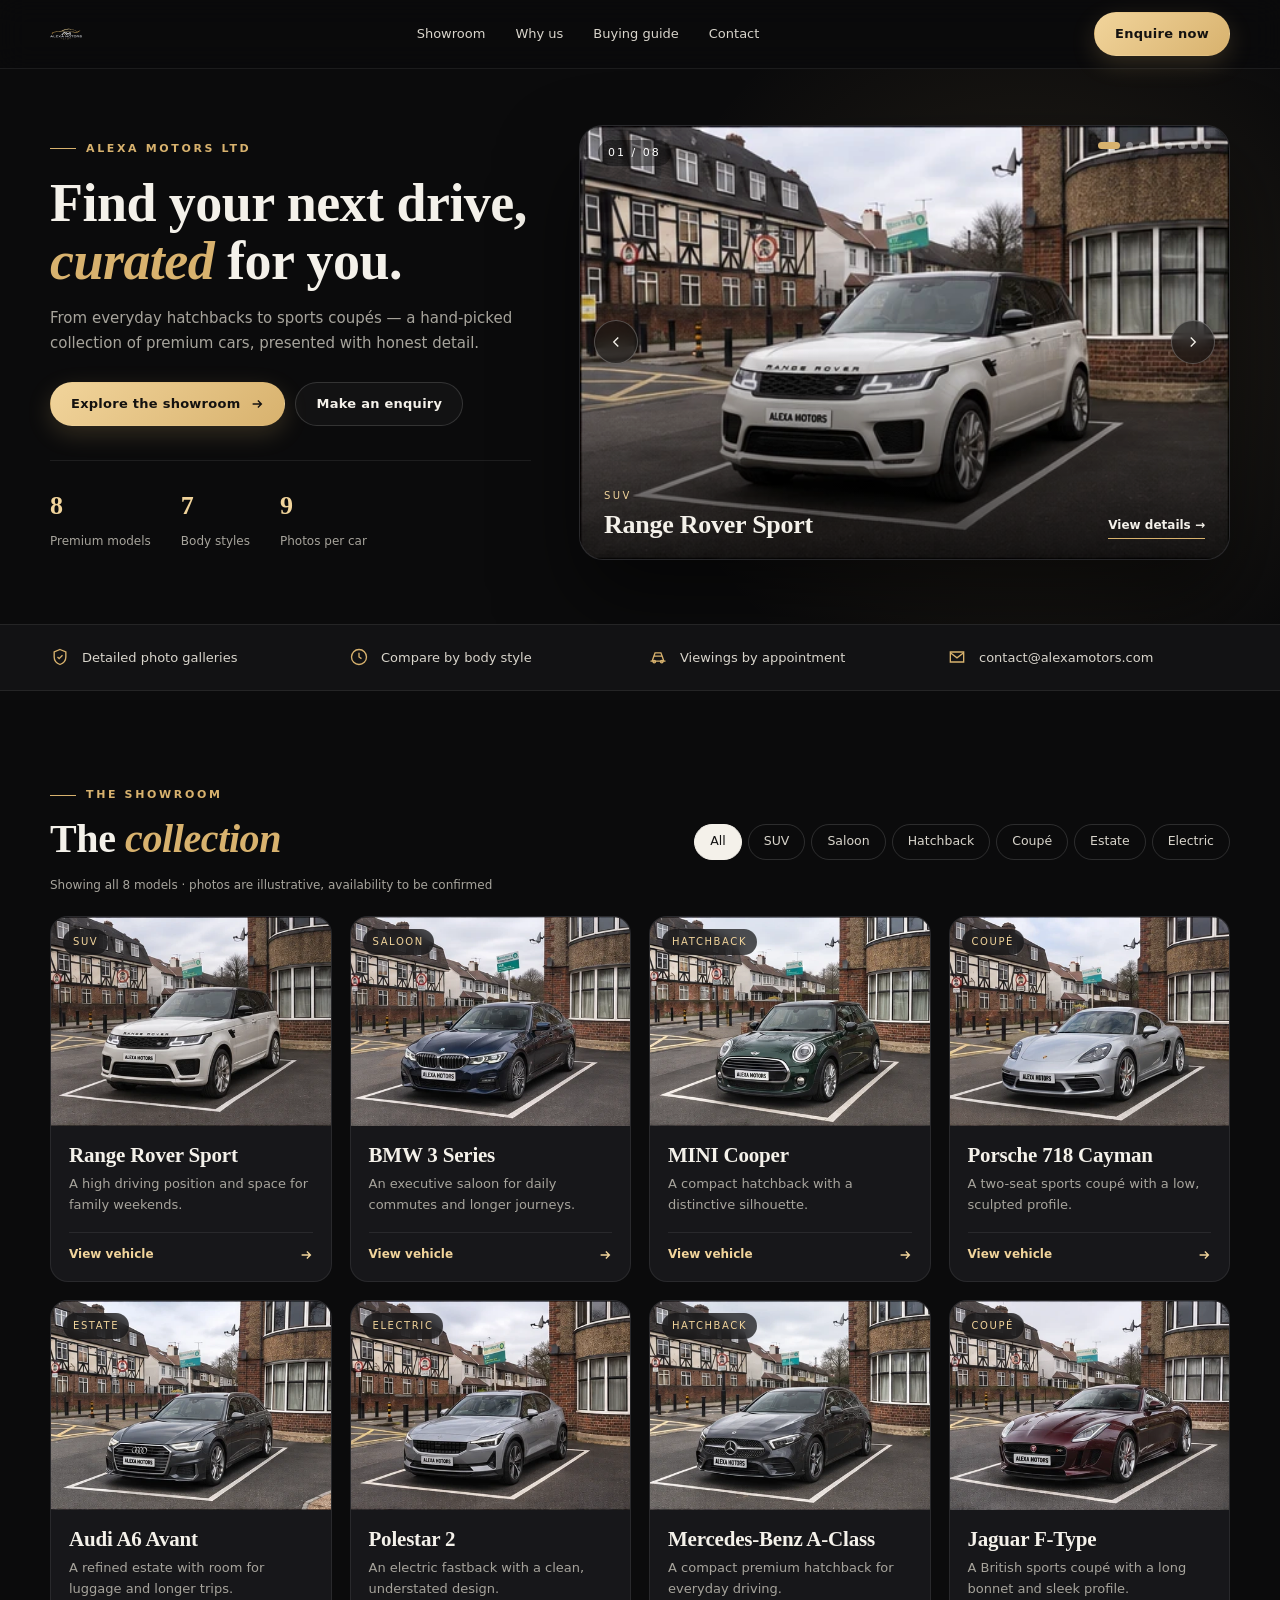
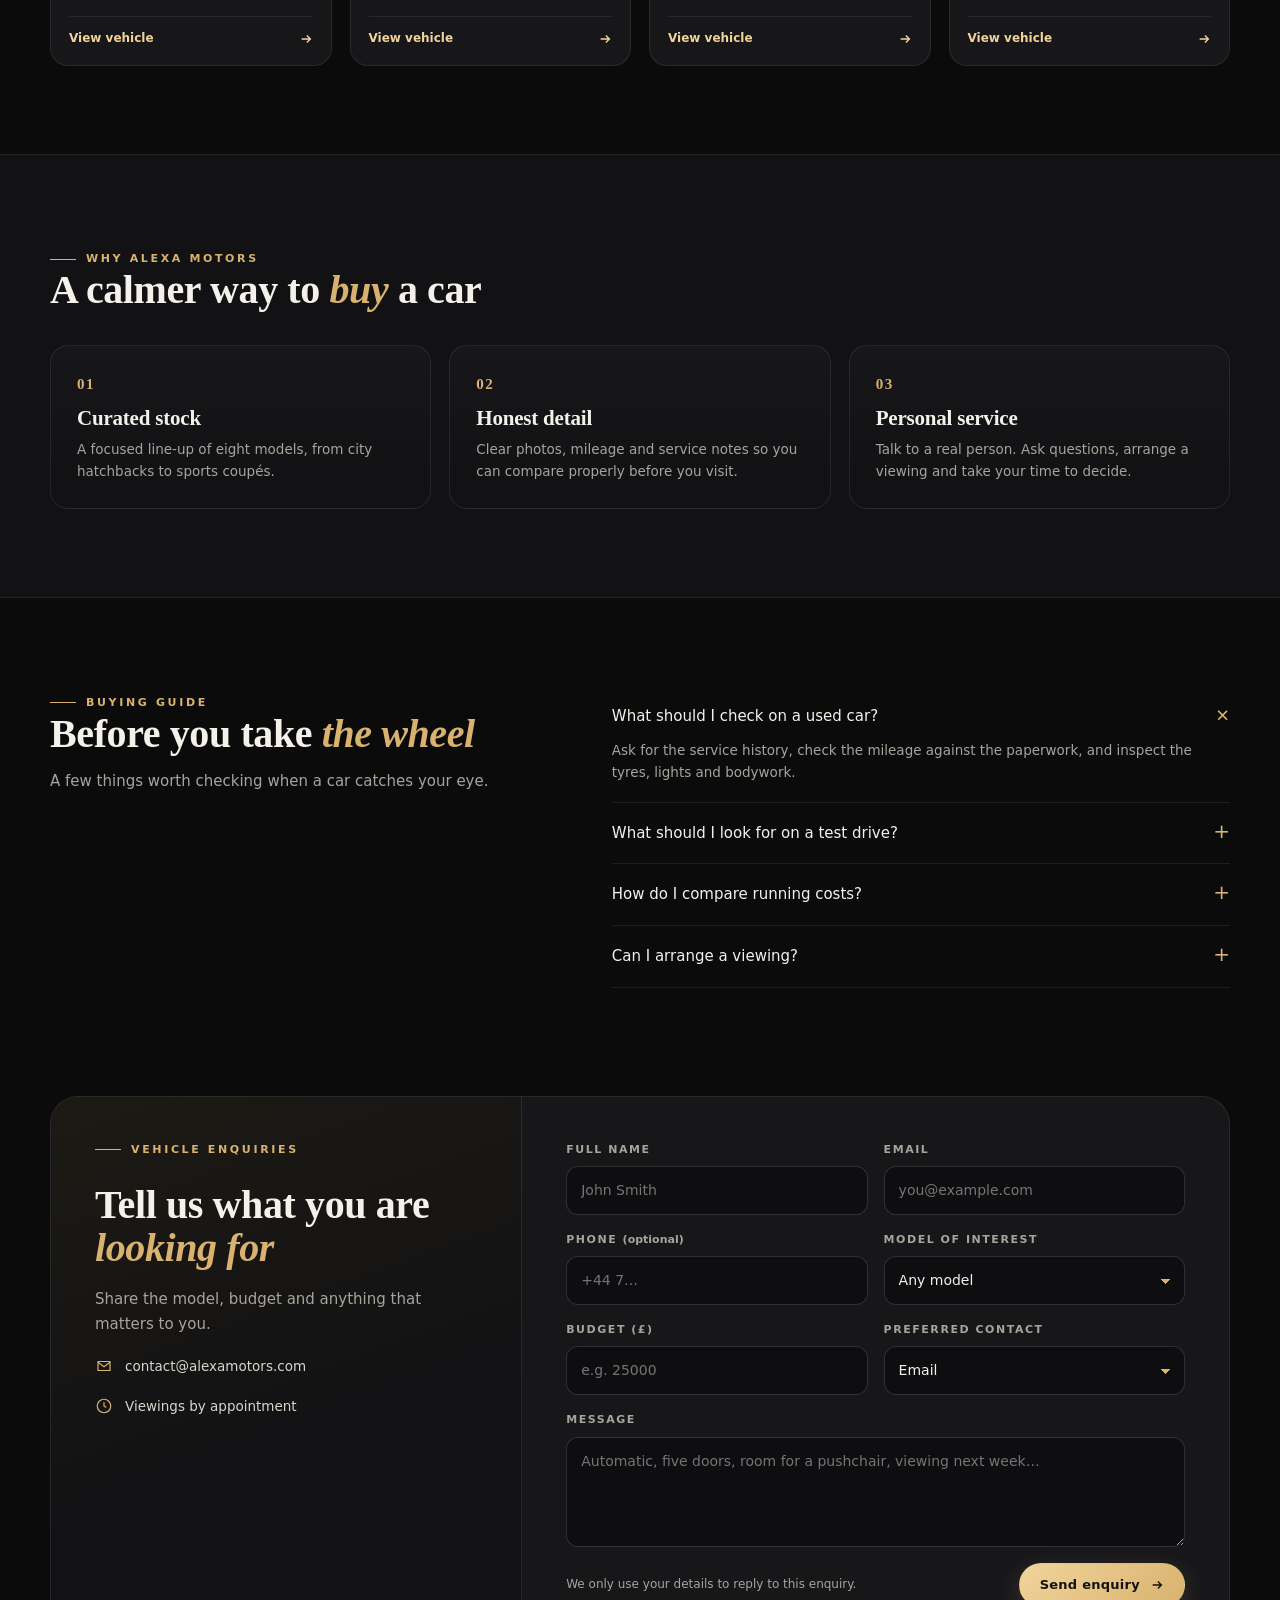
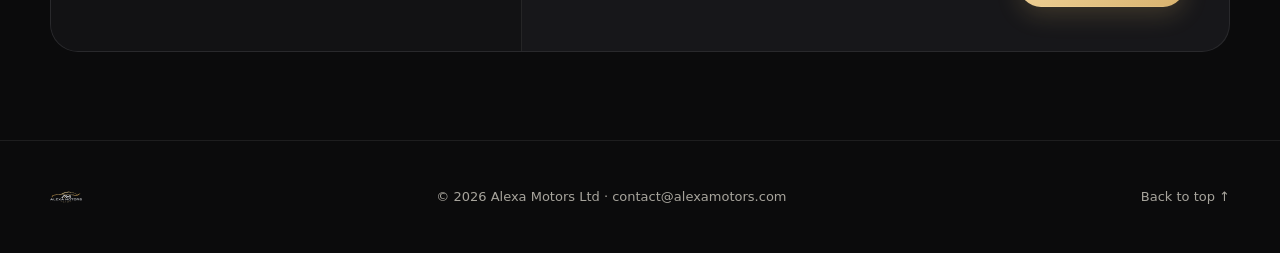
==== commit b01d6815: "Update index.html" ====
--- a/index.html
+++ b/index.html
@@ -6,7 +6,7 @@
 <title>Alexa Motors Ltd | Premium Vehicle Showroom</title>
 <meta name="description" content="Alexa Motors Ltd – a curated showroom of premium cars. Explore the collection and send an enquiry.">
 <meta name="theme-color" content="#0b0b0c">
-<link rel="icon" href="mark.svg" type="image/svg+xml">
+<link rel="icon" href="favicon.svg" type="image/svg+xml">
 <link rel="preconnect" href="https://fonts.googleapis.com">
 <link rel="preconnect" href="https://fonts.gstatic.com" crossorigin>
 <link href="https://fonts.googleapis.com/css2?family=Cormorant+Garamond:ital,wght@0,500;0,600;1,500&family=Inter:wght@400;500;600;700&display=swap" rel="stylesheet">
@@ -17,7 +17,7 @@
 <a class="skip" href="#main">Skip to content</a>
 <header class="header">
   <div class="wrap bar">
-    <a class="brand" href="#home"><img src="mark.svg" alt="" width="32" height="32"><span>ALEXA<small>MOTORS LTD</small></span></a>
+    <a class="brand" href="#home"><img class="logo" src="logo.svg" alt="Alexa Motors Ltd" width="138" height="46"></a>
     <nav class="nav" aria-label="Main navigation">
       <a href="#showroom">Showroom</a><a href="#why">Why us</a><a href="#guide">Buying guide</a><a href="#enquire">Contact</a>
     </nav>
@@ -135,7 +135,7 @@
 
 <footer>
   <div class="wrap">
-    <a class="brand" href="#home"><img src="mark.svg" alt="" width="32" height="32"><span>ALEXA<small>MOTORS LTD</small></span></a>
+    <a class="brand" href="#home"><img class="logo" src="logo.svg" alt="Alexa Motors Ltd" width="138" height="46"></a>
     <span>© <span id="year">2026</span> Alexa Motors Ltd · <a href="mailto:contact@alexamotors.com">contact@alexamotors.com</a></span>
     <a href="#home">Back to top ↑</a>
   </div>
--- a/style.css
+++ b/style.css
@@ -1,447 +1,134 @@
-:root{color-scheme:light;--black:#111210;--paper:#f5f3ee;--gold:#edbe73;--ink:#181915;--muted:#5c5d54}*{box-sizing:border-box}html{scroll-behavior:smooth}body{margin:0;background:var(--paper);color:var(--ink);font:16px/1.55 system-ui,sans-serif}a{color:inherit;text-decoration:none}button,input,select,textarea{font:inherit}button{cursor:pointer}button:focus-visible,a:focus-visible,input:focus-visible,select:focus-visible,textarea:focus-visible,summary:focus-visible{outline:3px solid #ad7726;outline-offset:4px}[hidden]{display:none!important}.sr,.skip:not(:focus){position:absolute;width:1px;height:1px;padding:0;overflow:hidden;clip-path:inset(50%);white-space:nowrap}.skip:focus{position:absolute;top:8px;left:8px;z-index:2;background:var(--gold);padding:10px}.wrap{width:min(1240px,calc(100% - 100px));margin-inline:auto}.header,footer{background:var(--black);color:white}.bar{min-height:76px;display:flex;align-items:center;justify-content:space-between;gap:24px}.brand{display:inline-flex;align-items:center;gap:11px;font-weight:900;font-size:23px;letter-spacing:.11em;line-height:1}.brand small{display:block;margin-top:5px;color:var(--gold);font-size:9px;letter-spacing:.32em}.bar nav{display:flex;gap:34px;font-size:14px;color:#e1ded7}.bar nav a:hover,footer a:hover{color:var(--gold)}.button{min-height:48px;display:inline-flex;align-items:center;justify-content:center;gap:16px;padding:10px 19px;border:1px solid transparent;border-radius:6px;font-weight:750;font-size:14px;line-height:1.2}.outline{border-color:#ffffff55;color:white;background:#13141245}.outline:hover{background:#ffffff20}.gold{background:var(--gold);color:#15140f}.gold:hover{background:#ffd798}.dark{background:var(--black);color:white}.hero{background:#171815 linear-gradient(90deg,#0e0f0ef7 0%,#101110bb 31%,#1011102b 64%,#10111012 100%);background-image:linear-gradient(90deg,#0e0f0ef7 0%,#101110b0 28%,#10111018 66%),url(assets/porsche.webp);background-size:cover;background-position:center 58%;color:white}.hero-inner{min-height:615px;padding-block:105px 75px;position:relative}.eyebrow,.tag{font-size:11px;font-weight:800;letter-spacing:.18em;color:var(--gold)}.eyebrow i{display:inline-block;width:22px;height:2px;vertical-align:middle;margin-right:9px;background:currentColor}.ink,.tag{color:#77501f}h1,h2,h3,p{margin:0}h1,h2,h3{line-height:.98;letter-spacing:-.06em}h1{font-size:clamp(62px,8vw,116px);margin:19px 0 22px;font-weight:850}h1 span,.guide h2 span{color:var(--gold)}h2{font-size:clamp(42px,5.5vw,76px);margin:12px 0 14px;font-weight:820}h2 span{color:#a46c2d}.hero p{max-width:360px;color:#ece8df;font-size:18px}.actions{display:flex;flex-wrap:wrap;gap:10px;margin-top:27px}.hero-caption{position:absolute;bottom:20px;left:0;right:0;display:flex;justify-content:space-between;color:#e6dfd1;font-size:10px;letter-spacing:.18em}.ribbon{background:#1d1e1b;color:#eae7df;border-top:1px solid #ffffff18}.ribbon-inner{display:grid;grid-template-columns:repeat(3,1fr);gap:20px;padding-block:19px;font-size:13px}.ribbon b{color:var(--gold);margin-right:9px}.showroom,.enquiry{padding-block:80px}.section-head{display:flex;justify-content:space-between;align-items:end;gap:20px;margin-bottom:25px}.section-head p,.enquiry p{color:var(--muted)}.filters{display:flex;flex-wrap:wrap;gap:6px}.filters button{padding:8px 12px;border:1px solid #d5d0c6;border-radius:5px;background:transparent;color:var(--ink);font-size:13px;font-weight:700}.filters button[aria-pressed=true]{background:var(--black);color:white;border-color:var(--black)}.cards{display:grid;grid-template-columns:repeat(3,minmax(0,1fr));gap:16px}.card{border:1px solid #ddd8ce;border-radius:10px;overflow:hidden;background:#fff}.card img{display:block;width:100%;height:auto;aspect-ratio:1.55;object-fit:cover;background:#d4d2cc}.card-copy{padding:22px}.card h3{font-size:36px;margin:10px 0}.card p{color:var(--muted);font-size:14px}.card a{display:flex;justify-content:space-between;gap:12px;margin-top:17px;padding-top:12px;border-top:1px solid #e8e4dc;font-size:14px;font-weight:750}.card a:hover{color:#77501f}.guide{background:#1c1d1a;color:white;padding-block:65px}.split{display:grid;grid-template-columns:1fr 1fr;gap:clamp(24px,6vw,94px)}.guide p{color:#dfdbd2}.questions details{border-bottom:1px solid #ffffff29;padding:15px 0}.questions summary{font-weight:700;cursor:pointer}.questions p{margin-top:8px}.enquiry .preview-note{margin-top:18px;font-size:14px;border-left:3px solid #ad7726;padding-left:12px}.enquiry form{background:white;border:1px solid #ddd8ce;border-radius:10px;padding:22px}.form-row{display:grid;grid-template-columns:1fr 1fr;gap:12px}label{display:block;font-weight:700;font-size:14px;margin-bottom:14px}label small{font-weight:400}input,select,textarea{display:block;width:100%;margin-top:5px;border:1px solid #c9c4b9;border-radius:5px;padding:9px;background:#faf9f6;color:var(--ink)}textarea{resize:vertical}#result{margin-top:14px}#enquiry-status:not(:empty){margin-top:10px;font-size:14px}footer .bar{font-size:13px;color:#e5e1d8}@media(max-width:850px){.wrap{width:calc(100% - 48px)}.hero-inner{min-height:550px}.section-head{align-items:start;flex-direction:column}.card-copy{padding:15px}}@media(max-width:640px){.wrap{width:calc(100% - 32px)}.bar{gap:10px;flex-wrap:wrap;padding-block:12px}.header nav{order:3;width:100%;gap:22px;border-top:1px solid #ffffff25;padding-top:8px}.hero{background-position:62% center;background-image:linear-gradient(90deg,#0e0f0ee8,#10111045),url(assets/porsche.webp)}.hero-inner{min-height:500px;padding-top:75px}.hero p{font-size:16px}.ribbon-inner{gap:9px;font-size:11px}.ribbon b{display:block}.cards,.split{grid-template-columns:1fr}.showroom,.enquiry{padding-block:48px}.guide{padding-block:42px}footer .brand{font-size:17px}footer .brand img{width:32px;height:32px}}@media(prefers-reduced-motion:reduce){html{scroll-behavior:auto}}
+:root{--bg:#0b0b0c;--bg2:#121214;--card:#17171a;--line:#ffffff14;--line2:#ffffff24;--text:#f4f1ea;--muted:#a7a49c;--gold:#d8b26e;--gold2:#f1d49b;--radius:18px;--serif:"Cormorant Garamond",Georgia,serif;--sans:"Inter",system-ui,-apple-system,"Segoe UI",sans-serif}
+*{box-sizing:border-box}html{scroll-behavior:smooth}body{margin:0;background:var(--bg);color:var(--text);font:15px/1.65 var(--sans);-webkit-font-smoothing:antialiased}
+a{color:inherit;text-decoration:none}img{max-width:100%;display:block}button,input,select,textarea{font:inherit;color:inherit}button{cursor:pointer}
+:focus-visible{outline:2px solid var(--gold);outline-offset:3px}[hidden]{display:none!important}
+.skip{position:absolute;left:-999px}.skip:focus{left:12px;top:12px;z-index:99;background:var(--gold);color:#000;padding:8px 12px;border-radius:8px}
+.wrap{width:min(1180px,calc(100% - 48px));margin-inline:auto}
+h1,h2,h3{font-family:var(--serif);font-weight:600;letter-spacing:-.01em;line-height:1.08;margin:0}
+h1{font-size:clamp(34px,4.4vw,54px)}h2{font-size:clamp(28px,3.2vw,40px)}h3{font-size:22px}
+p{margin:0}em.g{font-style:italic;color:var(--gold)}
+.eyebrow{display:inline-flex;align-items:center;gap:10px;font-size:11px;font-weight:600;letter-spacing:.24em;text-transform:uppercase;color:var(--gold)}
+.eyebrow:before{content:"";width:26px;height:1px;background:currentColor}
+.lead{color:var(--muted);max-width:520px;font-size:15px}
 
-/* Showroom collection */
-.showroom .section-head {
-  align-items: start;
-  flex-direction: column;
-  margin-bottom: 14px;
-}
-.filters button {
-  min-height: 44px;
-  padding-inline: 15px;
-  border-radius: 24px;
-}
-.results-count {
-  margin-bottom: 14px;
-  font-size: 13px;
-  color: var(--muted);
-}
-.cards {
-  gap: 22px;
-}
-.card {
-  display: flex;
-  flex-direction: column;
-  box-shadow: 0 8px 20px #3126130b;
-}
-.vehicle-media {
-  position: relative;
-  background: #d4d2cc;
-}
-.vehicle-media img {
-  aspect-ratio: 1.5;
-  object-position: center;
-}
-.vehicle-index {
-  position: absolute;
-  right: 10px;
-  bottom: 10px;
-  padding: 4px 8px;
-  color: #fff;
-  background: #171713da;
-  border-radius: 4px;
-  font-size: 10px;
-  font-weight: 750;
-  letter-spacing: .12em;
-}
-.card-copy {
-  display: flex;
-  flex-direction: column;
-  flex: 1;
-}
-.card h3 {
-  font-size: clamp(25px, 3.2vw, 37px);
-  line-height: 1.04;
-}
-.card p {
-  flex: 1;
-}
-.card a svg {
-  flex: none;
-  margin-top: 3px;
-}
-@media (641px <= width <= 950px) {
-  .cards { grid-template-columns: repeat(2, minmax(0, 1fr)); }
-}
-@media (max-width: 640px) {
-  .filters { gap: 8px; }
-}
+.header{position:sticky;top:0;z-index:50;background:#0b0b0cb8;backdrop-filter:blur(14px);-webkit-backdrop-filter:blur(14px);border-bottom:1px solid var(--line)}
+.bar{height:68px;display:flex;align-items:center;justify-content:space-between;gap:20px}
+.brand{display:flex;align-items:center;gap:10px;font-weight:700;letter-spacing:.2em;font-size:15px}
+.brand img{width:32px;height:32px}.brand small{display:block;font-size:8.5px;letter-spacing:.38em;color:var(--gold);font-weight:600;margin-top:2px}
+.nav{display:flex;gap:30px;font-size:13px;color:#d9d5cc}.nav a{position:relative}.nav a:after{content:"";position:absolute;left:0;bottom:-6px;width:0;height:1px;background:var(--gold);transition:.3s}.nav a:hover:after{width:100%}
+.btn{display:inline-flex;align-items:center;justify-content:center;gap:10px;height:44px;padding:0 20px;border-radius:999px;font-size:13px;font-weight:600;letter-spacing:.02em;border:1px solid transparent;transition:.25s;white-space:nowrap}
+.btn svg{width:14px;height:14px}
+.btn-gold{background:linear-gradient(135deg,var(--gold2),var(--gold));color:#141210;box-shadow:0 8px 24px #d8b26e33}.btn-gold:hover{transform:translateY(-1px);box-shadow:0 12px 30px #d8b26e55}
+.btn-ghost{border-color:var(--line2);background:#ffffff08}.btn-ghost:hover{border-color:var(--gold);color:var(--gold2)}
 
-@font-face {
-  font-family: "Alexa Display";
-  src: url("assets/fonts/display-bold.woff") format("woff");
-  font-weight: 700;
-  font-display: swap;
-}
-@font-face {
-  font-family: "Noto Sans";
-  src: url("assets/fonts/text-regular.woff") format("woff");
-  font-weight: 400;
-  font-display: swap;
-}
-@font-face {
-  font-family: "Noto Sans";
-  src: url("assets/fonts/text-bold.woff") format("woff");
-  font-weight: 700;
-  font-display: swap;
-}
-body {
-  font-family: "Noto Sans", Arial, sans-serif;
-}
-h1, h2, h3, .brand {
-  font-family: "Alexa Display", "Arial Narrow", Arial, sans-serif;
-  font-weight: 700;
-}
-h1 {
-  font-size: clamp(36px, 12vw, 110px);
-  letter-spacing: -.055em;
-  text-transform: uppercase;
-}
-h2, h3 {
-  letter-spacing: -.035em;
-}
-@media (min-width: 641px) {
-  h1 { font-size: clamp(64px, 8vw, 110px); }
-}
+.hero{position:relative;padding:56px 0 64px;overflow:hidden}
+.hero:before{content:"";position:absolute;inset:-20% -10% auto auto;width:60vw;height:60vw;background:radial-gradient(closest-side,#d8b26e22,transparent);pointer-events:none}
+.hero-grid{display:grid;grid-template-columns:.85fr 1.15fr;gap:48px;align-items:center}
+.hero h1{margin:16px 0 16px}.hero .lead{margin-bottom:26px}
+.actions{display:flex;flex-wrap:wrap;gap:10px}
+.stats{display:flex;gap:30px;margin-top:34px;padding-top:24px;border-top:1px solid var(--line)}
+.stats b{display:block;font-family:var(--serif);font-size:26px;font-weight:600;color:var(--gold2)}.stats span{font-size:12px;color:var(--muted)}
 
-/* Fit the showroom from compact phones to wide desktop displays. */
-.wrap {
-  width: min(1320px, calc(100% - 2 * clamp(16px, 4vw, 64px)));
-}
-.hero-inner {
-  min-height: clamp(540px, 49vw, 760px);
-  padding-block: clamp(70px, 9vw, 144px) 80px;
-}
-h2 {
-  font-size: clamp(34px, 5.5vw, 76px);
-  line-height: 1.04;
-}
-.cards, .split, .form-row {
-  column-gap: clamp(16px, 2vw, 24px);
-}
-.split, .form-row {
-  grid-template-columns: repeat(2, minmax(0, 1fr));
-}
-.split {
-  column-gap: clamp(28px, 6vw, 94px);
-}
-.card a {
-  align-items: center;
-  min-height: 44px;
-}
-input, select, textarea {
-  min-width: 0;
-  min-height: 44px;
-  font-size: 16px;
-}
+.slider{position:relative;border-radius:24px;overflow:hidden;background:var(--card);border:1px solid var(--line);box-shadow:0 40px 80px #00000080,0 0 0 1px #ffffff08 inset}
+.slides{display:flex;transition:transform .7s cubic-bezier(.65,0,.35,1)}
+.slide{min-width:100%;position:relative;aspect-ratio:3/2}
+.slide img{width:100%;height:100%;object-fit:cover;filter:saturate(1.05) contrast(1.04)}
+.slide:after{content:"";position:absolute;inset:0;background:linear-gradient(180deg,transparent 50%,#000000c4)}
+.slide-cap{position:absolute;left:24px;right:24px;bottom:20px;z-index:2;display:flex;align-items:end;justify-content:space-between;gap:12px}
+.slide-cap small{font-size:10px;letter-spacing:.24em;text-transform:uppercase;color:var(--gold2)}
+.slide-cap h3{font-size:26px;margin-top:4px}
+.slide-cap a{font-size:12px;font-weight:600;border-bottom:1px solid var(--gold);padding-bottom:2px;white-space:nowrap}
+.arrow{position:absolute;top:50%;transform:translateY(-50%);z-index:3;width:44px;height:44px;border-radius:50%;border:1px solid #ffffff40;background:#0b0b0c8c;backdrop-filter:blur(8px);display:grid;place-items:center;transition:.25s}
+.arrow:hover{background:var(--gold);color:#111;border-color:var(--gold)}.arrow svg{width:18px;height:18px}
+.arrow.prev{left:14px}.arrow.next{right:14px}
+.dots{position:absolute;top:16px;right:18px;z-index:3;display:flex;gap:6px}
+.dots button{width:7px;height:7px;padding:0;border-radius:9px;border:0;background:#ffffff66;transition:.3s}.dots button[aria-current=true]{width:22px;background:var(--gold)}
+.counter{position:absolute;top:14px;left:18px;z-index:3;font-size:11px;letter-spacing:.18em;color:#fff;background:#00000066;padding:4px 10px;border-radius:99px}
 
-@media (min-width: 1200px) {
-  .cards {
-    grid-template-columns: repeat(4, minmax(0, 1fr));
-  }
-  .card h3 {
-    font-size: clamp(25px, 2.35vw, 35px);
-  }
-}
+.strip{border-block:1px solid var(--line);background:var(--bg2)}
+.strip .wrap{display:grid;grid-template-columns:repeat(4,1fr);gap:16px;padding-block:22px}
+.strip div{display:flex;gap:12px;align-items:center;font-size:13px;color:#d9d5cc}
+.strip svg{flex:none;width:20px;height:20px;color:var(--gold)}
 
-@media (max-width: 767px) {
-  .hero {
-    background: var(--black);
-  }
-  .hero-inner {
-    min-height: 0;
-    padding-block: clamp(32px, 8vw, 58px) 24px;
-  }
-  .hero h1 {
-    font-size: clamp(37px, 10vw, 72px);
-  }
-  .hero p {
-    max-width: 36ch;
-  }
-  .hero-caption {
-    display: none;
-  }
-  .split {
-    grid-template-columns: minmax(0, 1fr);
-  }
-  .header nav a {
-    display: inline-flex;
-    align-items: center;
-    min-height: 44px;
-  }
-}
+section.block{padding:88px 0}
+.head{display:flex;justify-content:space-between;align-items:end;gap:24px;margin-bottom:30px;flex-wrap:wrap}
+.head h2{margin-top:12px}
+.filters{display:flex;flex-wrap:wrap;gap:6px}
+.filters button{height:36px;padding:0 15px;border-radius:99px;border:1px solid var(--line2);background:transparent;font-size:12.5px;color:#d9d5cc;transition:.2s}
+.filters button:hover{border-color:var(--gold)}.filters button[aria-pressed=true]{background:var(--text);color:#111;border-color:var(--text)}
+.count{font-size:12px;color:var(--muted);margin:-14px 0 20px}
+.cards{display:grid;grid-template-columns:repeat(4,minmax(0,1fr));gap:18px}
+.card{background:var(--card);border:1px solid var(--line);border-radius:var(--radius);overflow:hidden;transition:.35s;display:flex;flex-direction:column}
+.card:hover{transform:translateY(-4px);border-color:#d8b26e55;box-shadow:0 24px 50px #00000080}
+.card .media{position:relative;overflow:hidden;aspect-ratio:4/3}
+.card .media img{width:100%;height:100%;object-fit:cover;transition:transform .8s}.card:hover .media img{transform:scale(1.06)}
+.card .tag{position:absolute;left:12px;top:12px;font-size:10px;letter-spacing:.16em;text-transform:uppercase;background:#0b0b0cb3;backdrop-filter:blur(6px);padding:5px 10px;border-radius:99px;color:var(--gold2)}
+.card .body{padding:18px 18px 16px;display:flex;flex-direction:column;flex:1}
+.card h3{font-size:21px}.card p{font-size:13px;color:var(--muted);margin-top:6px;flex:1}
+.card .more{display:flex;justify-content:space-between;align-items:center;margin-top:16px;padding-top:12px;border-top:1px solid var(--line);font-size:12px;font-weight:600;color:var(--gold2)}
+.card .more svg{width:14px;height:14px;transition:.25s}.card:hover .more svg{transform:translateX(4px)}
 
-@media (max-width: 640px) {
-  .header .bar {
-    padding-bottom: 0;
-  }
-  .header nav {
-    padding-top: 0;
-  }
-  .header .outline {
-    min-height: 44px;
-    gap: 8px;
-    padding-inline: 10px;
-  }
-  .hero .actions {
-    margin-top: 21px;
-  }
-  .hero .actions .button {
-    flex: 1 1 auto;
-    padding-inline: 12px;
-    gap: 8px;
-  }
-  .cards {
-    grid-template-columns: minmax(0, 1fr);
-  }
-  .card-copy {
-    padding: 19px;
-  }
-  .enquiry form {
-    padding: 16px;
-  }
-}
+.why{background:var(--bg2);border-block:1px solid var(--line)}
+.why-grid{display:grid;grid-template-columns:repeat(3,1fr);gap:18px;margin-top:34px}
+.why-item{padding:26px;border:1px solid var(--line);border-radius:var(--radius);background:linear-gradient(180deg,#ffffff06,transparent)}
+.why-item b{font-family:var(--serif);font-size:15px;color:var(--gold);letter-spacing:.1em}
+.why-item h3{margin:10px 0 8px;font-size:21px}.why-item p{font-size:13.5px;color:var(--muted)}
 
-@media (max-width: 420px) {
-  .form-row {
-    grid-template-columns: minmax(0, 1fr);
-    gap: 0;
-  }
-}
+.split{display:grid;grid-template-columns:.9fr 1.1fr;gap:56px;align-items:start}
+.faq details{border-bottom:1px solid var(--line);padding:18px 0}
+.faq summary{list-style:none;cursor:pointer;display:flex;justify-content:space-between;gap:16px;font-weight:500;font-size:15px}
+.faq summary::-webkit-details-marker{display:none}
+.faq summary:after{content:"+";color:var(--gold);font-size:20px;line-height:1;transition:.3s}.faq details[open] summary:after{transform:rotate(45deg)}
+.faq p{color:var(--muted);font-size:13.5px;margin-top:10px}
 
-@media (max-width: 360px) {
-  .header .brand {
-    gap: 8px;
-    font-size: 18px;
-  }
-  .header .brand img {
-    width: 34px;
-    height: 34px;
-  }
-  .header .brand small {
-    font-size: 8px;
-  }
-}
+.enquiry-box{display:grid;grid-template-columns:.8fr 1.2fr;gap:0;border:1px solid var(--line);border-radius:28px;overflow:hidden;background:var(--card)}
+.enquiry-side{padding:44px;background:linear-gradient(160deg,#1d1a14,#121214 60%);border-right:1px solid var(--line);display:flex;flex-direction:column;gap:18px}
+.enquiry-side h2{margin-top:6px}
+.contact-line{display:flex;gap:12px;align-items:center;font-size:13.5px;color:#d9d5cc}.contact-line svg{width:18px;height:18px;color:var(--gold);flex:none}
+.contact-line a:hover{color:var(--gold2)}
+form.enq{padding:44px;display:grid;grid-template-columns:1fr 1fr;gap:16px}
+.field{display:flex;flex-direction:column;gap:7px}.field.full{grid-column:1/-1}
+.field label{font-size:11px;letter-spacing:.14em;text-transform:uppercase;color:var(--muted);font-weight:600}
+.field input,.field select,.field textarea{width:100%;background:#0e0e10;border:1px solid var(--line2);border-radius:12px;padding:12px 14px;font-size:14px;transition:.2s}
+.field select{appearance:none;background-image:linear-gradient(45deg,transparent 50%,var(--gold) 50%),linear-gradient(135deg,var(--gold) 50%,transparent 50%);background-position:calc(100% - 18px) 52%,calc(100% - 13px) 52%;background-size:5px 5px;background-repeat:no-repeat}
+.field input:focus,.field select:focus,.field textarea:focus{outline:0;border-color:var(--gold);box-shadow:0 0 0 3px #d8b26e22}
+.field textarea{resize:vertical;min-height:110px}
+.form-foot{grid-column:1/-1;display:flex;align-items:center;justify-content:space-between;gap:16px;flex-wrap:wrap}
+.form-foot small{font-size:12px;color:var(--muted)}
+.status{grid-column:1/-1;font-size:13px;padding:12px 14px;border-radius:12px}
+.status.ok{background:#1d2a1d;color:#b9e3b5;border:1px solid #3d6b3a}.status.err{background:#2e1a1a;color:#f1b8b8;border:1px solid #7a3a3a}
+.hp{position:absolute;left:-9999px}
 
-/* Compact homepage and vehicle detail pages */
-.hero {
-  display: grid;
-  grid-template-columns: minmax(0, .84fr) minmax(0, 1.16fr);
-  align-items: center;
-  gap: clamp(20px, 4vw, 58px);
-  padding: 34px max(clamp(16px, 4vw, 64px), calc((100% - 1320px) / 2));
-  background: #131411;
-}
-.hero .hero-inner {
-  width: 100%;
-  min-height: 0;
-  padding: 12px 0;
-}
-.hero h1 {
-  font-size: clamp(34px, 4.9vw, 74px);
-  line-height: 1.03;
-  margin: 12px 0 14px;
-}
-.hero p {
-  font-size: 16px;
-}
-.hero .actions {
-  margin-top: 20px;
-}
-.hero-photo {
-  margin: 0;
-  min-width: 0;
-}
-.hero-photo img {
-  display: block;
-  width: 100%;
-  aspect-ratio: 1.8;
-  object-fit: cover;
-  object-position: center 59%;
-  border-radius: 10px;
-}
-h2 {
-  font-size: clamp(30px, 4vw, 56px);
-}
-.card h3 {
-  font-size: clamp(22px, 2.4vw, 30px);
-}
-.card .vehicle-media {
-  display: block;
-  padding: 0;
-  margin: 0;
-  border: 0;
-  border-radius: 0;
-}
-.vehicle-media:focus-visible {
-  outline-offset: -4px;
-}
-.vehicle-page {
-  padding-block: clamp(28px, 5vw, 64px);
-}
-.vehicle-page h1 {
-  font-size: clamp(34px, 5vw, 66px);
-  line-height: 1.05;
-  text-transform: none;
-  overflow-wrap: anywhere;
-}
-.vehicle-page h2 {
-  font-size: clamp(23px, 2.6vw, 32px);
-  margin-top: 0;
-}
-.listing-note {
-  color: var(--muted);
-  font-size: 14px;
-  margin-bottom: 18px;
-}
-.vehicle-layout {
-  display: grid;
-  grid-template-columns: minmax(0, 1.65fr) minmax(0, 1fr);
-  gap: clamp(16px, 3vw, 34px);
-  align-items: start;
-}
-.gallery, .spec-panel, .vehicle-story section {
-  min-width: 0;
-  background: white;
-  border: 1px solid #ddd8ce;
-  border-radius: 10px;
-}
-#large-link {
-  position: relative;
-  display: block;
-}
-#large-photo {
-  display: block;
-  width: 100%;
-  height: auto;
-  aspect-ratio: 3 / 2;
-  object-fit: contain;
-  background: #171815;
-  border-radius: 9px 9px 0 0;
-}
-#large-link span {
-  position: absolute;
-  right: 10px;
-  bottom: 10px;
-  background: #111210e8;
-  color: white;
-  font-size: 12px;
-  border-radius: 4px;
-  padding: 7px 10px;
-}
-.gallery-buttons {
-  display: flex;
-  flex-wrap: wrap;
-  gap: 8px;
-  padding: 12px;
-}
-.gallery-buttons button {
-  flex: 1 1 auto;
-  min-height: 44px;
-  padding: 7px 9px;
-  border: 1px solid #d5d0c6;
-  background: var(--paper);
-  color: var(--ink);
-  border-radius: 6px;
-  font-size: 13px;
-  font-weight: 700;
-}
-.gallery-buttons button[aria-pressed="true"] {
-  background: var(--black);
-  color: white;
-}
-.spec-panel, .vehicle-story section {
-  padding: clamp(15px, 3vw, 26px);
-}
-.spec-panel dl {
-  margin: 0 0 16px;
-}
-.spec-panel dl div, .service-list p {
-  display: grid;
-  grid-template-columns: minmax(0, 1fr) minmax(0, 1fr);
-  gap: 10px;
-  padding-block: 9px;
-  border-bottom: 1px solid #e8e4dc;
-  font-size: 14px;
-}
-.spec-panel dd {
-  margin: 0;
-  font-weight: 700;
-}
-.listing-bottom, .vehicle-story section + section {
-  margin-top: 16px;
-}
-.service-list {
-  margin-top: 10px;
-}
-#vehicle-result, #vehicle-status:not(:empty) {
-  margin-top: 12px;
-}
-@media (max-width: 767px) {
-  .hero, .vehicle-layout {
-    grid-template-columns: minmax(0, 1fr);
-  }
-  .hero {
-    padding-block: 22px;
-    gap: 14px;
-  }
-  .hero .hero-inner {
-    padding: 0;
-  }
-  .hero h1 {
-    font-size: clamp(33px, 8.5vw, 56px);
-  }
-  .hero-photo {
-    width: min(100%, 600px);
-  }
-  .hero-photo img {
-    aspect-ratio: 1.85;
-  }
-  .vehicle-page .button {
-    width: 100%;
-  }
-}
-@media (max-width: 360px) {
-  .vehicle-page {
-    font-size: 15px;
-  }
-  .header .bar > a[href="./#showroom"] {
-    font-size: 12px;
-    padding-inline: 8px;
-  }
-}
+footer{border-top:1px solid var(--line);padding:40px 0;color:var(--muted);font-size:13px}
+footer .wrap{display:flex;justify-content:space-between;align-items:center;gap:20px;flex-wrap:wrap}
+footer a:hover{color:var(--gold2)}
 
-.gallery-buttons {
-  display: grid;
-  grid-template-columns: repeat(3, minmax(0, 1fr));
-}
-.gallery-buttons button {
-  min-width: 0;
-  display: flex;
-  flex-direction: column;
-  padding: 3px;
-  text-align: left;
-}
-.gallery-buttons img {
-  display: block;
-  width: 100%;
-  height: auto;
-  aspect-ratio: 3 / 2;
-  object-fit: cover;
-  border-radius: 3px;
-  background: #dedbd4;
-}
-.gallery-buttons button span {
-  display: block;
-  padding: 5px;
-}
-#large-link .photo-count {
-  right: auto;
-  left: 10px;
-}
+.vpage{padding:40px 0 80px}
+.crumbs{font-size:12px;color:var(--muted);margin-bottom:18px}.crumbs a:hover{color:var(--gold2)}
+.vtitle{display:flex;justify-content:space-between;align-items:end;gap:20px;flex-wrap:wrap;margin-bottom:26px}
+.vtitle h1{margin-top:10px}.vtitle p{color:var(--muted);font-size:13px;max-width:440px}
+.vgrid{display:grid;grid-template-columns:1.5fr 1fr;gap:26px;align-items:start}
+.gallery .slider{border-radius:22px}
+.thumbs{display:flex;gap:10px;margin-top:12px;overflow-x:auto;scroll-behavior:smooth;padding-bottom:6px;scrollbar-width:thin}
+.thumbs button{flex:none;width:96px;padding:0;border:1px solid var(--line);border-radius:12px;overflow:hidden;background:none;opacity:.55;transition:.25s}
+.thumbs button:hover{opacity:.9}.thumbs button[aria-current=true]{opacity:1;border-color:var(--gold)}
+.thumbs img{aspect-ratio:3/2;object-fit:cover;width:100%}
+.panel{background:var(--card);border:1px solid var(--line);border-radius:var(--radius);padding:26px}
+.panel h2{font-size:24px;margin-bottom:14px}
+.specs{margin:0 0 20px}.specs div{display:flex;justify-content:space-between;gap:12px;padding:11px 0;border-bottom:1px solid var(--line);font-size:13.5px}
+.specs dt{color:var(--muted)}.specs dd{margin:0;font-weight:500}
+.panel .btn{width:100%}
+.vstory{display:grid;grid-template-columns:1.5fr 1fr;gap:26px;margin-top:26px;align-items:start}
+.vstory .panel+.panel{margin-top:18px}
+.vstory p{color:var(--muted);font-size:14px}
+.service p{display:flex;gap:14px;padding:10px 0;border-bottom:1px solid var(--line);font-size:13.5px}.service strong{color:var(--gold2);min-width:90px;font-weight:500}
+.panel form.enq{padding:0;grid-template-columns:1fr}
+.note{font-size:12px;color:var(--muted);margin-top:6px}
 
-@media (min-width: 700px) {
-  .gallery-buttons {
-    grid-template-columns: repeat(5, minmax(0, 1fr));
-  }
-}
+.reveal{opacity:0;transform:translateY(18px);transition:opacity .8s,transform .8s}.reveal.in{opacity:1;transform:none}
+
+@media(max-width:1020px){.cards{grid-template-columns:repeat(2,1fr)}.hero-grid,.split,.vgrid,.vstory,.enquiry-box{grid-template-columns:1fr}.enquiry-side{border-right:0;border-bottom:1px solid var(--line)}.strip .wrap{grid-template-columns:repeat(2,1fr)}.why-grid{grid-template-columns:1fr}}
+@media(max-width:640px){.wrap{width:calc(100% - 32px)}.nav{display:none}.bar .btn{height:38px;padding:0 14px;font-size:12px}.hero{padding:30px 0 44px}.cards{grid-template-columns:1fr}form.enq{grid-template-columns:1fr;padding:26px}.enquiry-side{padding:28px}section.block{padding:60px 0}.slide-cap h3{font-size:20px}.arrow{width:38px;height:38px}.stats{gap:20px}.strip .wrap{grid-template-columns:1fr}}
+@media(prefers-reduced-motion:reduce){*{transition:none!important;scroll-behavior:auto!important}.reveal{opacity:1;transform:none}}
+.hero-grid>*,.vgrid>*,.vstory>*,.split>*,.enquiry-box>*{min-width:0}
+.slider{width:100%}
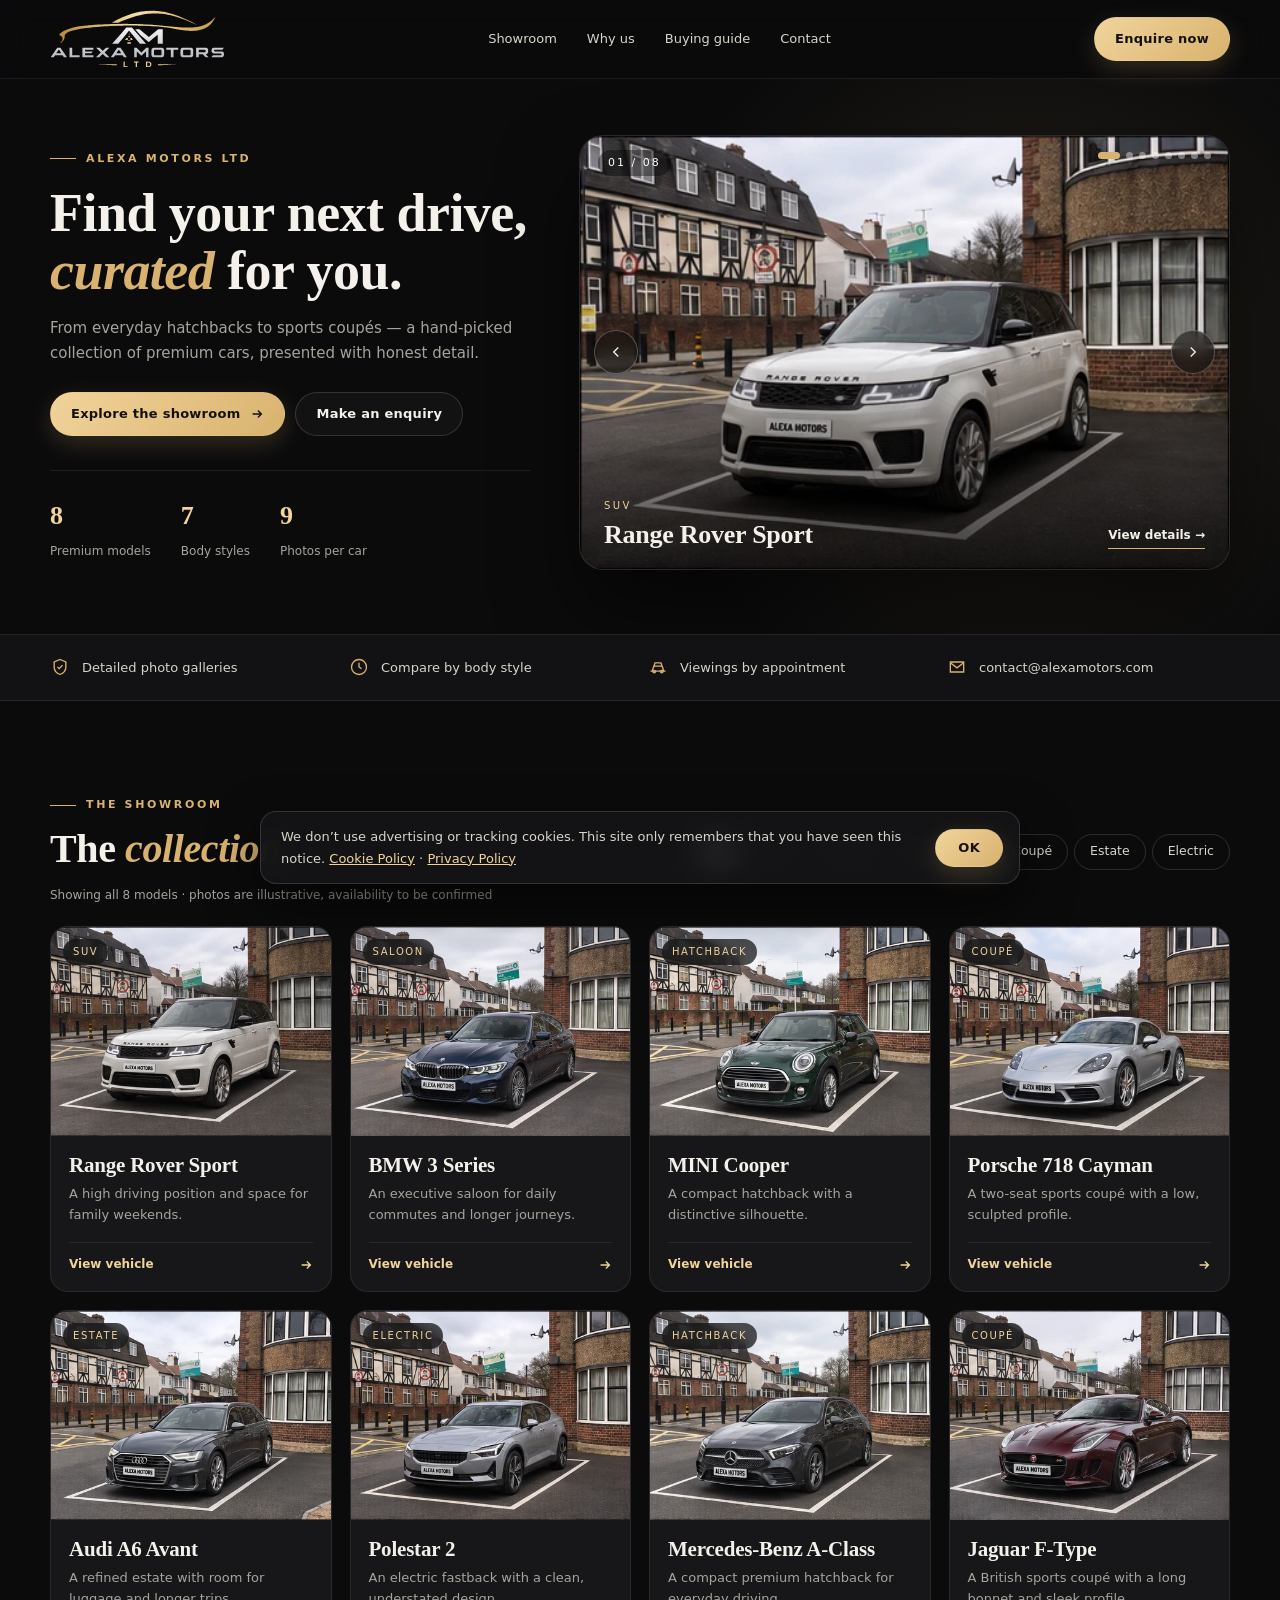
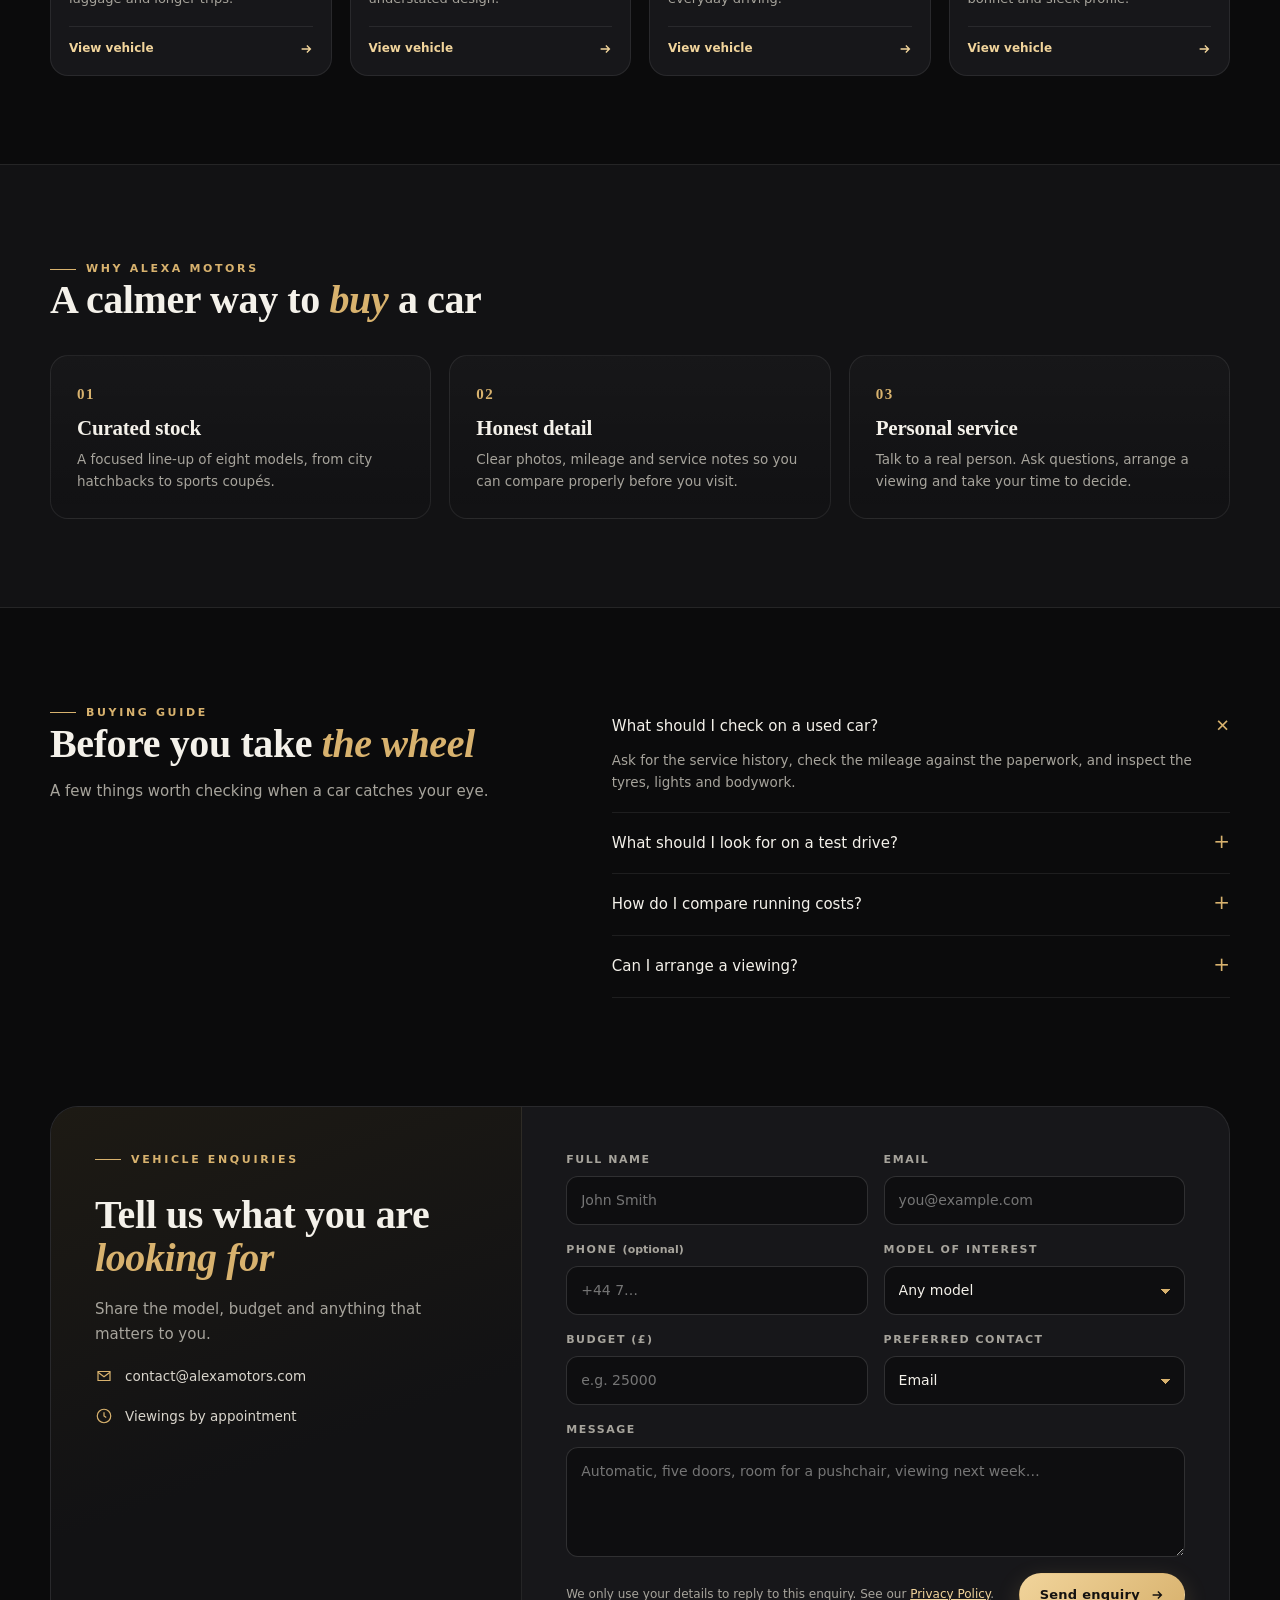
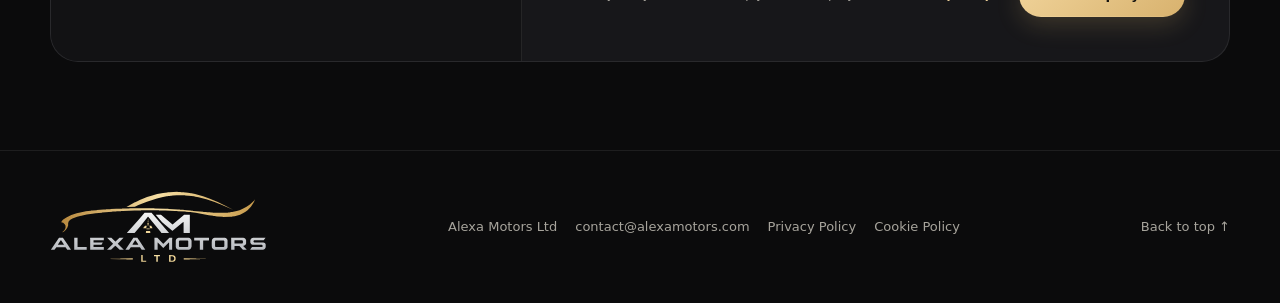
==== commit d0985e2e: "Update index.html" ====
--- a/index.html
+++ b/index.html
@@ -3,6 +3,8 @@
 <head>
 <meta charset="utf-8">
 <meta name="viewport" content="width=device-width, initial-scale=1">
+<meta http-equiv="Content-Security-Policy" content="default-src 'self'; script-src 'self'; style-src 'self' 'unsafe-inline' https://fonts.googleapis.com; font-src https://fonts.gstatic.com; img-src 'self' data:; connect-src https://formsubmit.co; form-action 'self' https://formsubmit.co mailto:; base-uri 'self'; object-src 'none'; upgrade-insecure-requests">
+<meta name="referrer" content="strict-origin-when-cross-origin">
 <title>Alexa Motors Ltd | Premium Vehicle Showroom</title>
 <meta name="description" content="Alexa Motors Ltd – a curated showroom of premium cars. Explore the collection and send an enquiry.">
 <meta name="theme-color" content="#0b0b0c">
@@ -125,7 +127,7 @@
         <div class="field"><label for="budget">Budget (£)</label><input id="budget" name="budget" type="number" min="0" step="500" placeholder="e.g. 25000"></div>
         <div class="field"><label for="contact-pref">Preferred contact</label><select id="contact-pref" name="preferred_contact"><option>Email</option><option>Phone</option><option>WhatsApp</option></select></div>
         <div class="field full"><label for="message">Message</label><textarea id="message" name="message" required maxlength="1500" placeholder="Automatic, five doors, room for a pushchair, viewing next week…"></textarea></div>
-        <div class="form-foot"><small>We only use your details to reply to this enquiry.</small><button class="btn btn-gold" type="submit">Send enquiry <svg viewBox="0 0 16 16" fill="none" stroke="currentColor" stroke-width="1.6"><path d="M3 8h10M9 4l4 4-4 4"/></svg></button></div>
+        <div class="form-foot"><small>We only use your details to reply to this enquiry. See our <a href="privacy.html" style="color:var(--gold2);text-decoration:underline">Privacy Policy</a>.</small><button class="btn btn-gold" type="submit">Send enquiry <svg viewBox="0 0 16 16" fill="none" stroke="currentColor" stroke-width="1.6"><path d="M3 8h10M9 4l4 4-4 4"/></svg></button></div>
         <p class="status" id="enquiry-status" role="status" hidden></p>
       </form>
     </div>
@@ -136,7 +138,7 @@
 <footer>
   <div class="wrap">
     <a class="brand" href="#home"><img class="logo" src="logo.svg" alt="Alexa Motors Ltd" width="138" height="46"></a>
-    <span>© <span id="year">2026</span> Alexa Motors Ltd · <a href="mailto:contact@alexamotors.com">contact@alexamotors.com</a></span>
+    <span class="foot-links"><span>Alexa Motors Ltd</span><a href="mailto:contact@alexamotors.com">contact@alexamotors.com</a><a href="privacy.html">Privacy Policy</a><a href="cookies.html">Cookie Policy</a></span>
     <a href="#home">Back to top ↑</a>
   </div>
 </footer>
--- a/style.css
+++ b/style.css
@@ -131,4 +131,19 @@
 @media(max-width:640px){.wrap{width:calc(100% - 32px)}.nav{display:none}.bar .btn{height:38px;padding:0 14px;font-size:12px}.hero{padding:30px 0 44px}.cards{grid-template-columns:1fr}form.enq{grid-template-columns:1fr;padding:26px}.enquiry-side{padding:28px}section.block{padding:60px 0}.slide-cap h3{font-size:20px}.arrow{width:38px;height:38px}.stats{gap:20px}.strip .wrap{grid-template-columns:1fr}}
 @media(prefers-reduced-motion:reduce){*{transition:none!important;scroll-behavior:auto!important}.reveal{opacity:1;transform:none}}
 .hero-grid>*,.vgrid>*,.vstory>*,.split>*,.enquiry-box>*{min-width:0}
-.slider{width:100%}
+.slider{width:100%}.bar{height:78px}.brand img.logo{height:58px;width:auto}footer .brand img.logo{height:72px}@media(max-width:640px){.brand img.logo{height:44px}}
+
+
+.foot-links{display:flex;flex-wrap:wrap;gap:8px 18px;justify-content:center}
+.cookie-bar{position:fixed;left:16px;right:16px;bottom:16px;z-index:80;max-width:760px;margin-inline:auto;display:flex;align-items:center;gap:16px;padding:14px 16px 14px 20px;background:#151517f2;backdrop-filter:blur(12px);border:1px solid var(--line2);border-radius:16px;box-shadow:0 20px 50px #0009;font-size:13px;color:#d9d5cc}
+.cookie-bar p{flex:1}.cookie-bar a{color:var(--gold2);text-decoration:underline}.cookie-bar .btn{height:38px;padding:0 22px}
+.legal{max-width:760px;padding:48px 0 90px}
+.legal h1{margin:12px 0 6px}.legal .updated{color:var(--muted);font-size:13px;margin-bottom:30px}
+.legal h2{font-size:24px;margin:34px 0 10px}
+.legal p,.legal li{color:#cfcbc2;font-size:14.5px;line-height:1.75}
+.legal p+p{margin-top:10px}.legal ul{padding-left:20px;margin:8px 0}
+.legal a{color:var(--gold2);text-decoration:underline}
+.legal table{width:100%;border-collapse:collapse;margin:10px 0;font-size:13.5px}
+.legal th,.legal td{text-align:left;padding:10px 12px;border-bottom:1px solid var(--line);vertical-align:top;color:#cfcbc2}
+.legal th{color:var(--text);font-weight:600}
+@media(max-width:640px){.cookie-bar{flex-direction:column;align-items:stretch;text-align:left}.legal th,.legal td{padding:8px 6px;font-size:12.5px}}
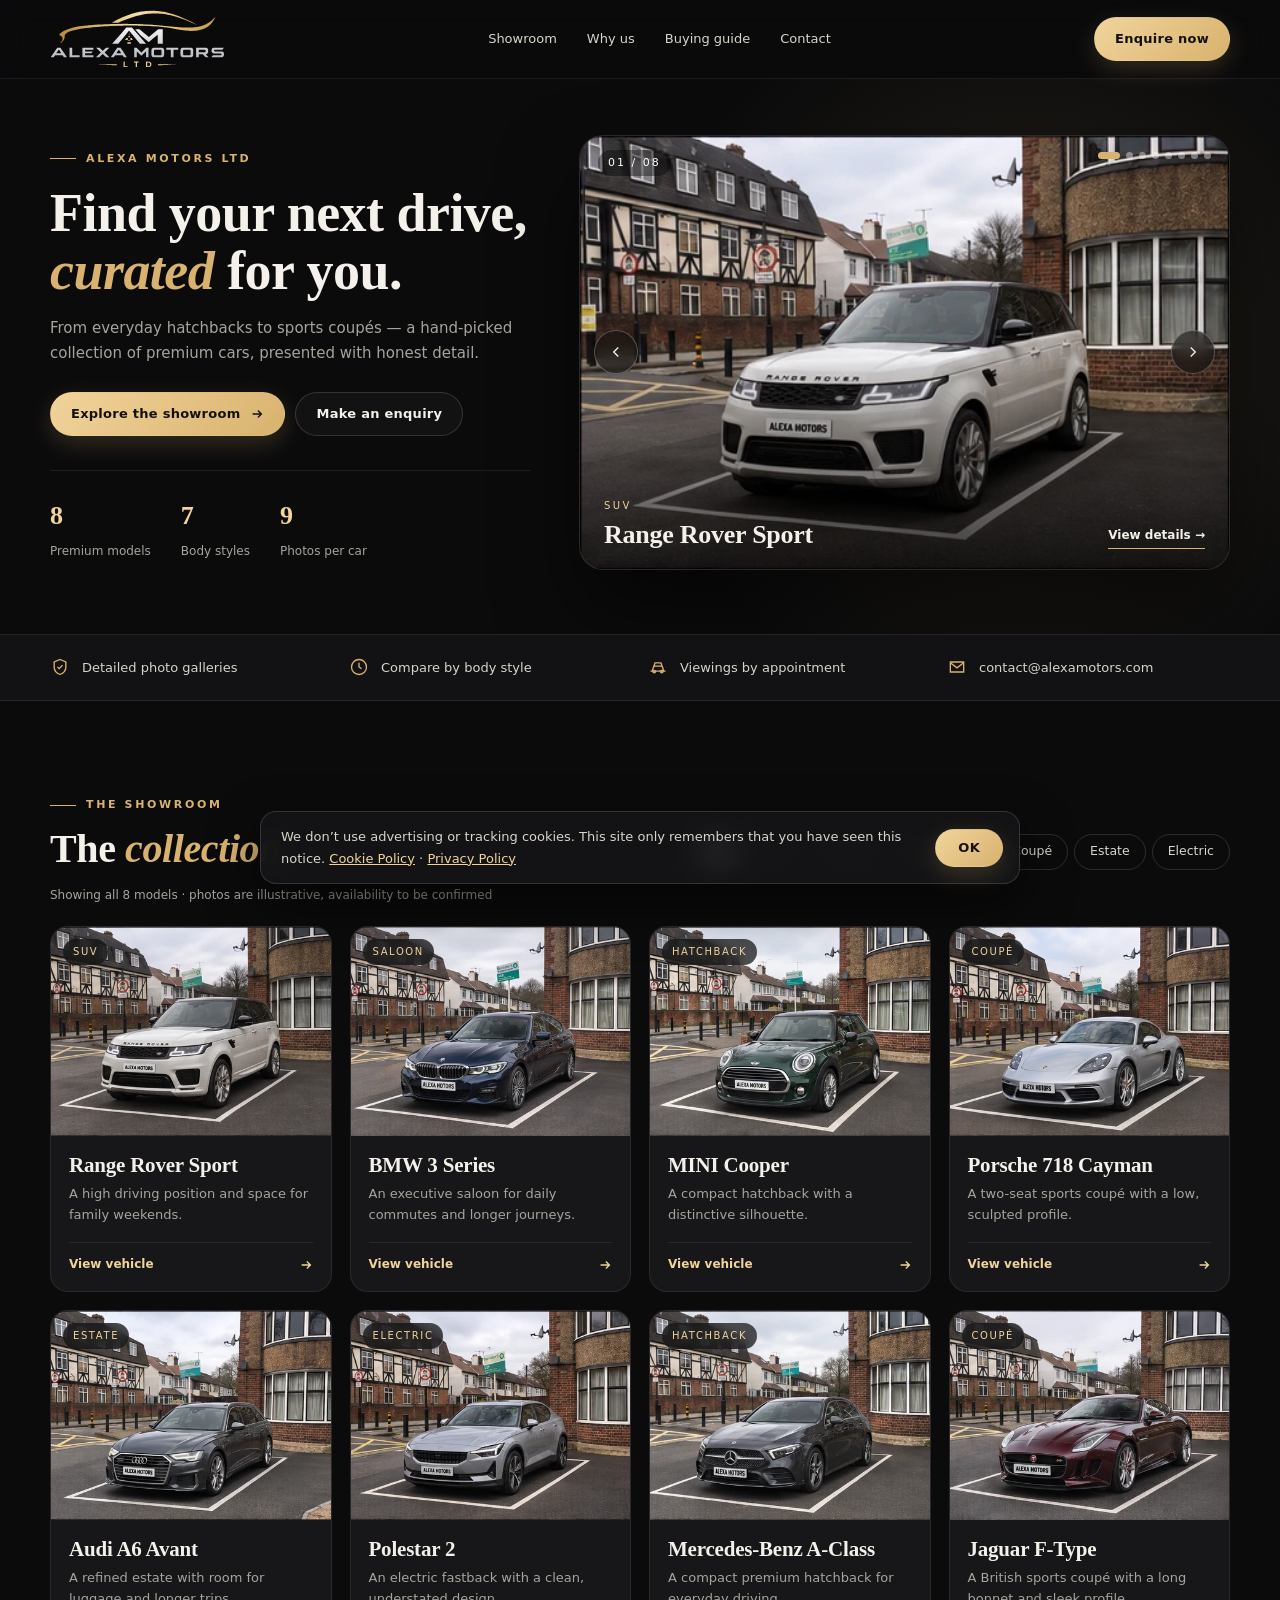
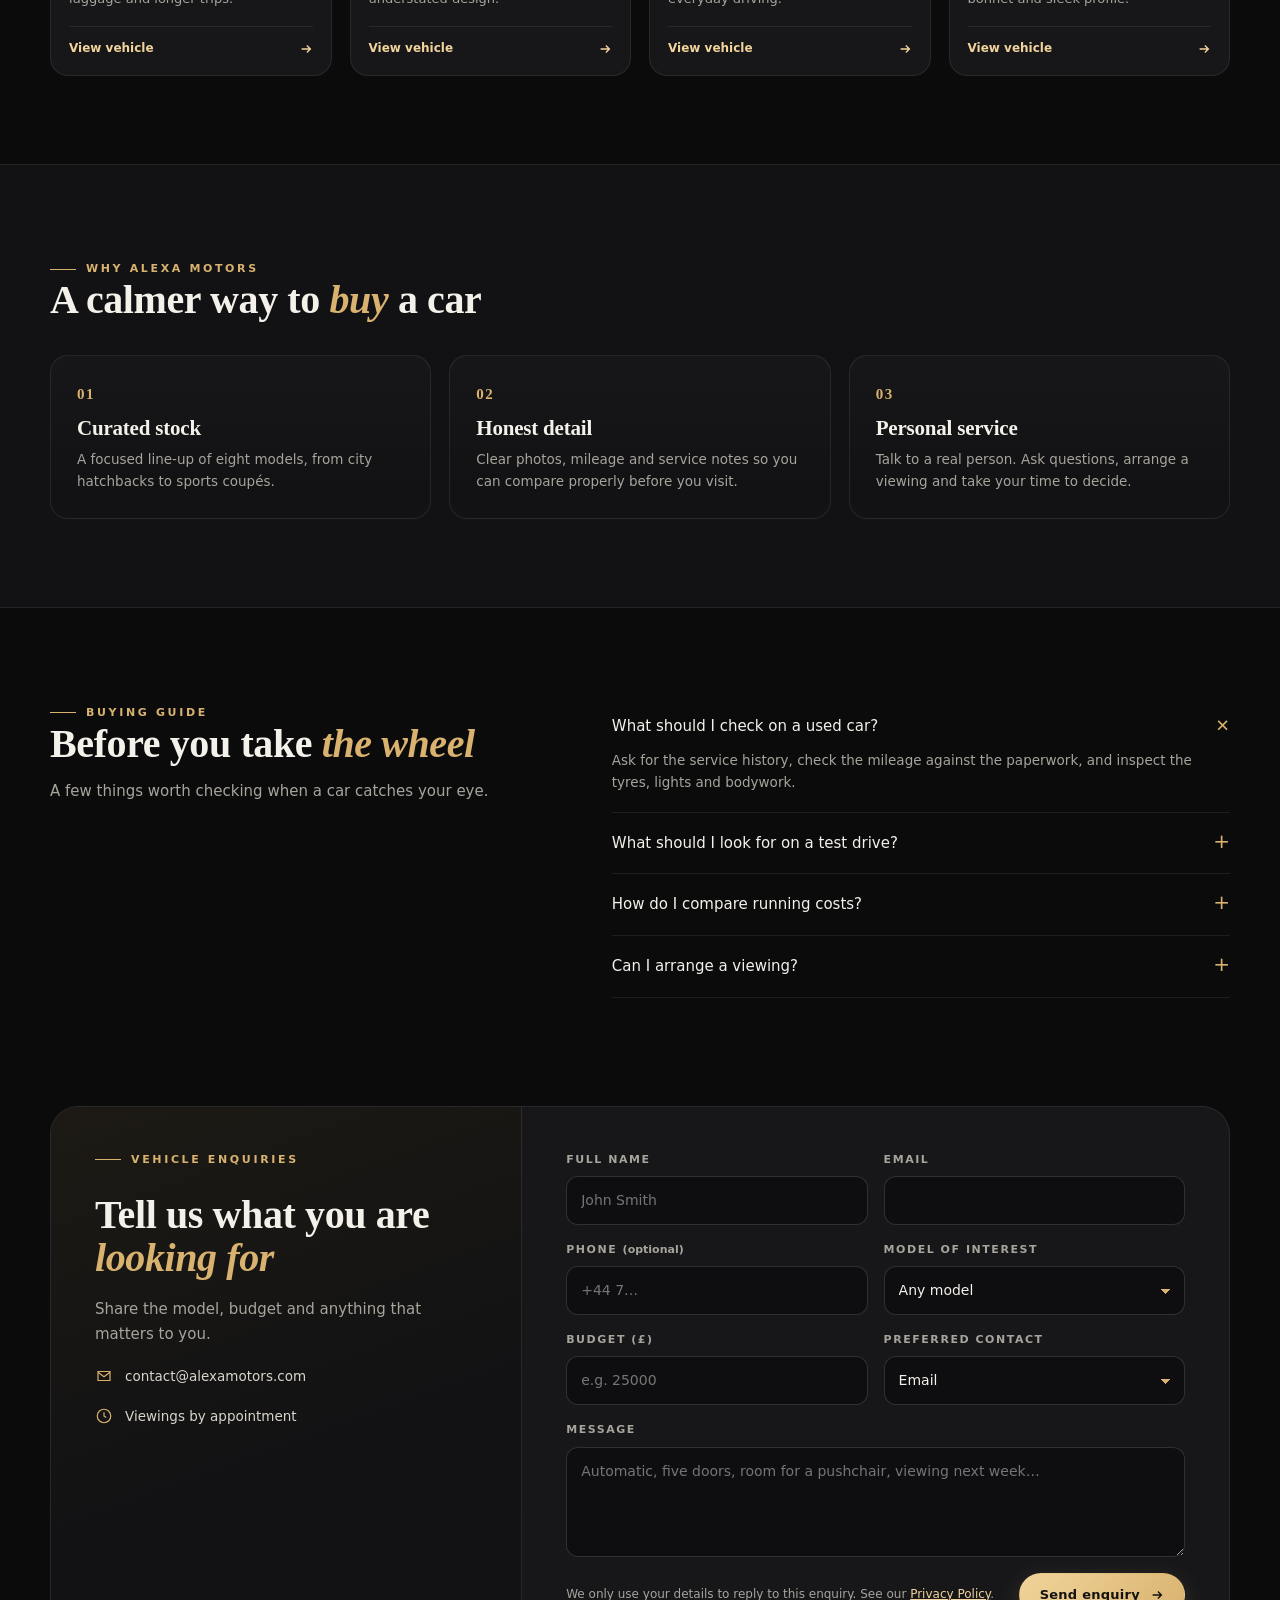
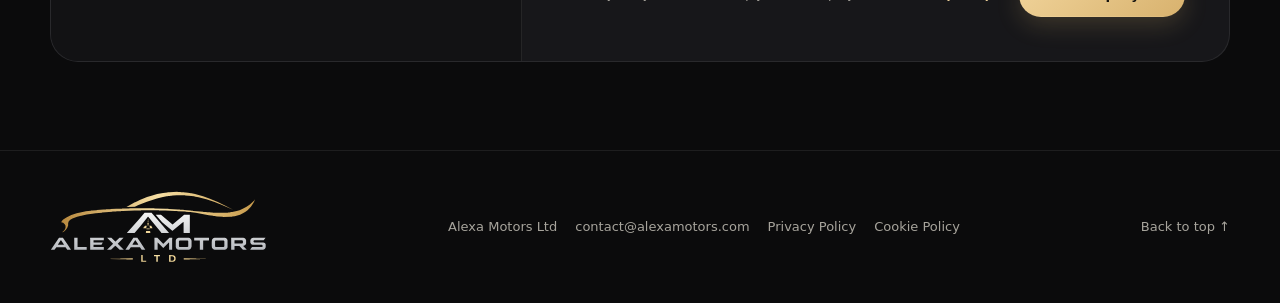
==== commit c5044be7: "Remove sample and example wording" ====
--- a/index.html
+++ b/index.html
@@ -120,7 +120,7 @@
         <input type="hidden" name="_template" value="table">
         <input type="text" name="_honey" class="hp" tabindex="-1" autocomplete="off" aria-hidden="true">
         <div class="field"><label for="name">Full name</label><input id="name" name="name" autocomplete="name" required maxlength="80" placeholder="John Smith"></div>
-        <div class="field"><label for="email">Email</label><input id="email" name="email" type="email" autocomplete="email" required placeholder="you@example.com"></div>
+        <div class="field"><label for="email">Email</label><input id="email" name="email" type="email" autocomplete="email" required></div>
         <div class="field"><label for="phone">Phone <span style="text-transform:none;letter-spacing:0">(optional)</span></label><input id="phone" name="phone" type="tel" autocomplete="tel" placeholder="+44 7…"></div>
         <div class="field"><label for="interest">Model of interest</label>
           <select id="interest" name="model"><option value="">Any model</option><option>Range Rover Sport</option><option>BMW 3 Series</option><option>MINI Cooper</option><option>Porsche 718 Cayman</option><option>Audi A6 Avant</option><option>Polestar 2</option><option>Mercedes-Benz A-Class</option><option>Jaguar F-Type</option></select></div>
--- a/style.css
+++ b/style.css
@@ -147,3 +147,10 @@
 .legal th,.legal td{text-align:left;padding:10px 12px;border-bottom:1px solid var(--line);vertical-align:top;color:#cfcbc2}
 .legal th{color:var(--text);font-weight:600}
 @media(max-width:640px){.cookie-bar{flex-direction:column;align-items:stretch;text-align:left}.legal th,.legal td{padding:8px 6px;font-size:12.5px}}
+.overview{display:grid;grid-template-columns:repeat(3,minmax(0,1fr));gap:22px 18px}
+.ov-item{display:flex;gap:12px;align-items:flex-start}.ov-item svg{flex:none;width:20px;height:20px;color:var(--gold);margin-top:2px}
+.ov-item b{display:block;font-size:13.5px;font-weight:600;color:var(--text)}.ov-item span{font-size:14px;color:#cfcbc2}
+.desc{display:-webkit-box;-webkit-line-clamp:3;-webkit-box-orient:vertical;overflow:hidden}.desc.open{display:block}
+.more-btn{display:flex;align-items:center;gap:10px;width:100%;margin-top:16px;padding:14px 0 0;border:0;border-top:1px solid var(--line);background:none;font-size:13.5px;font-weight:600;color:var(--gold2);text-align:left}
+.more-btn svg{width:18px;height:18px}
+@media(max-width:640px){.overview{grid-template-columns:repeat(2,minmax(0,1fr))}}
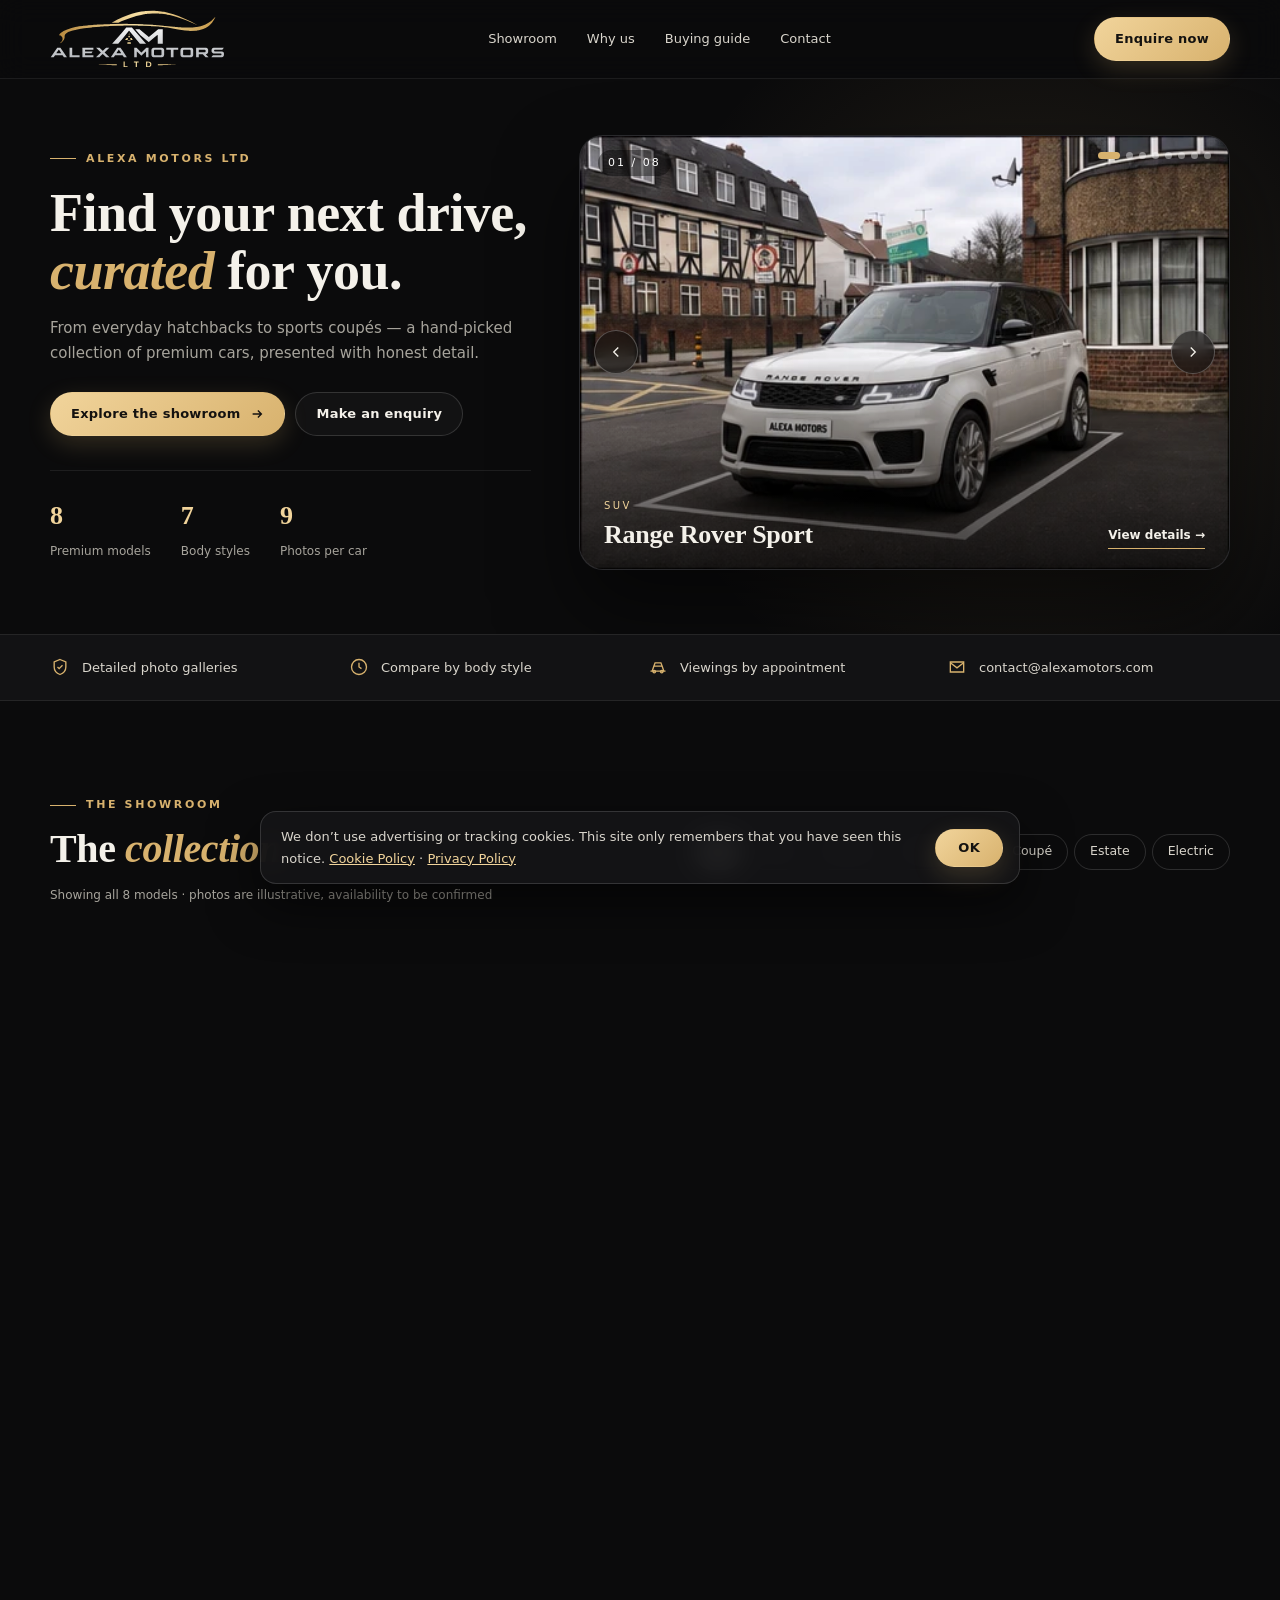
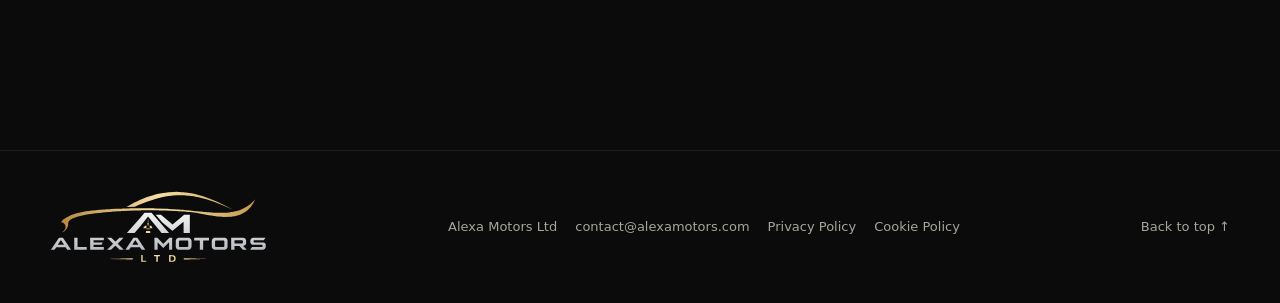
==== commit e90b3b53: "Harden Alexa Motors content security policy" ====
--- a/index.html
+++ b/index.html
@@ -3,7 +3,7 @@
 <head>
 <meta charset="utf-8">
 <meta name="viewport" content="width=device-width, initial-scale=1">
-<meta http-equiv="Content-Security-Policy" content="default-src 'self'; script-src 'self'; style-src 'self' 'unsafe-inline' https://fonts.googleapis.com; font-src https://fonts.gstatic.com; img-src 'self' data:; connect-src https://formsubmit.co; form-action 'self' https://formsubmit.co mailto:; base-uri 'self'; object-src 'none'; upgrade-insecure-requests">
+<meta http-equiv="Content-Security-Policy" content="default-src 'self'; script-src 'self'; style-src 'self' https://fonts.googleapis.com; font-src https://fonts.gstatic.com; img-src 'self' data:; connect-src https://formsubmit.co; form-action 'none'; base-uri 'none'; frame-src 'none'; worker-src 'none'; object-src 'none'; upgrade-insecure-requests">
 <meta name="referrer" content="strict-origin-when-cross-origin">
 <title>Alexa Motors Ltd | Premium Vehicle Showroom</title>
 <meta name="description" content="Alexa Motors Ltd – a curated showroom of premium cars. Explore the collection and send an enquiry.">
@@ -95,7 +95,7 @@
 
 <section class="block" id="guide">
   <div class="wrap split">
-    <div class="reveal"><span class="eyebrow">Buying guide</span><h2>Before you take <em class="g">the wheel</em></h2><p class="lead" style="margin-top:14px">A few things worth checking when a car catches your eye.</p></div>
+    <div class="reveal"><span class="eyebrow">Buying guide</span><h2>Before you take <em class="g">the wheel</em></h2><p class="lead guide-lead">A few things worth checking when a car catches your eye.</p></div>
     <div class="faq reveal">
       <details open><summary>What should I check on a used car?</summary><p>Ask for the service history, check the mileage against the paperwork, and inspect the tyres, lights and bodywork.</p></details>
       <details><summary>What should I look for on a test drive?</summary><p>Try the car at different speeds if the route allows. Check visibility, seating comfort, braking and any warning lights.</p></details>
@@ -105,7 +105,7 @@
   </div>
 </section>
 
-<section class="block" id="enquire" style="padding-top:20px">
+<section class="block enquiry-block" id="enquire">
   <div class="wrap">
     <div class="enquiry-box reveal">
       <div class="enquiry-side">
@@ -121,13 +121,13 @@
         <input type="text" name="_honey" class="hp" tabindex="-1" autocomplete="off" aria-hidden="true">
         <div class="field"><label for="name">Full name</label><input id="name" name="name" autocomplete="name" required maxlength="80" placeholder="John Smith"></div>
         <div class="field"><label for="email">Email</label><input id="email" name="email" type="email" autocomplete="email" required></div>
-        <div class="field"><label for="phone">Phone <span style="text-transform:none;letter-spacing:0">(optional)</span></label><input id="phone" name="phone" type="tel" autocomplete="tel" placeholder="+44 7…"></div>
+        <div class="field"><label for="phone">Phone <span class="optional-label">(optional)</span></label><input id="phone" name="phone" type="tel" autocomplete="tel" placeholder="+44 7…"></div>
         <div class="field"><label for="interest">Model of interest</label>
           <select id="interest" name="model"><option value="">Any model</option><option>Range Rover Sport</option><option>BMW 3 Series</option><option>MINI Cooper</option><option>Porsche 718 Cayman</option><option>Audi A6 Avant</option><option>Polestar 2</option><option>Mercedes-Benz A-Class</option><option>Jaguar F-Type</option></select></div>
         <div class="field"><label for="budget">Budget (£)</label><input id="budget" name="budget" type="number" min="0" step="500" placeholder="e.g. 25000"></div>
         <div class="field"><label for="contact-pref">Preferred contact</label><select id="contact-pref" name="preferred_contact"><option>Email</option><option>Phone</option><option>WhatsApp</option></select></div>
         <div class="field full"><label for="message">Message</label><textarea id="message" name="message" required maxlength="1500" placeholder="Automatic, five doors, room for a pushchair, viewing next week…"></textarea></div>
-        <div class="form-foot"><small>We only use your details to reply to this enquiry. See our <a href="privacy.html" style="color:var(--gold2);text-decoration:underline">Privacy Policy</a>.</small><button class="btn btn-gold" type="submit">Send enquiry <svg viewBox="0 0 16 16" fill="none" stroke="currentColor" stroke-width="1.6"><path d="M3 8h10M9 4l4 4-4 4"/></svg></button></div>
+        <div class="form-foot"><small>We only use your details to reply to this enquiry. See our <a href="privacy.html" class="policy-link">Privacy Policy</a>.</small><button class="btn btn-gold" type="submit">Send enquiry <svg viewBox="0 0 16 16" fill="none" stroke="currentColor" stroke-width="1.6"><path d="M3 8h10M9 4l4 4-4 4"/></svg></button></div>
         <p class="status" id="enquiry-status" role="status" hidden></p>
       </form>
     </div>
--- a/style.css
+++ b/style.css
@@ -154,3 +154,11 @@
 .more-btn{display:flex;align-items:center;gap:10px;width:100%;margin-top:16px;padding:14px 0 0;border:0;border-top:1px solid var(--line);background:none;font-size:13.5px;font-weight:600;color:var(--gold2);text-align:left}
 .more-btn svg{width:18px;height:18px}
 @media(max-width:640px){.overview{grid-template-columns:repeat(2,minmax(0,1fr))}}
+
+.guide-lead { margin-top: 14px; }
+.block.enquiry-block { padding-top: 20px; }
+.optional-label { text-transform: none; letter-spacing: 0; }
+.gold-link, .policy-link { color: var(--gold2); }
+.policy-link { text-decoration: underline; }
+.enquiry-note { margin: -6px 0 16px; }
+.overview-note { margin-top: 16px; }
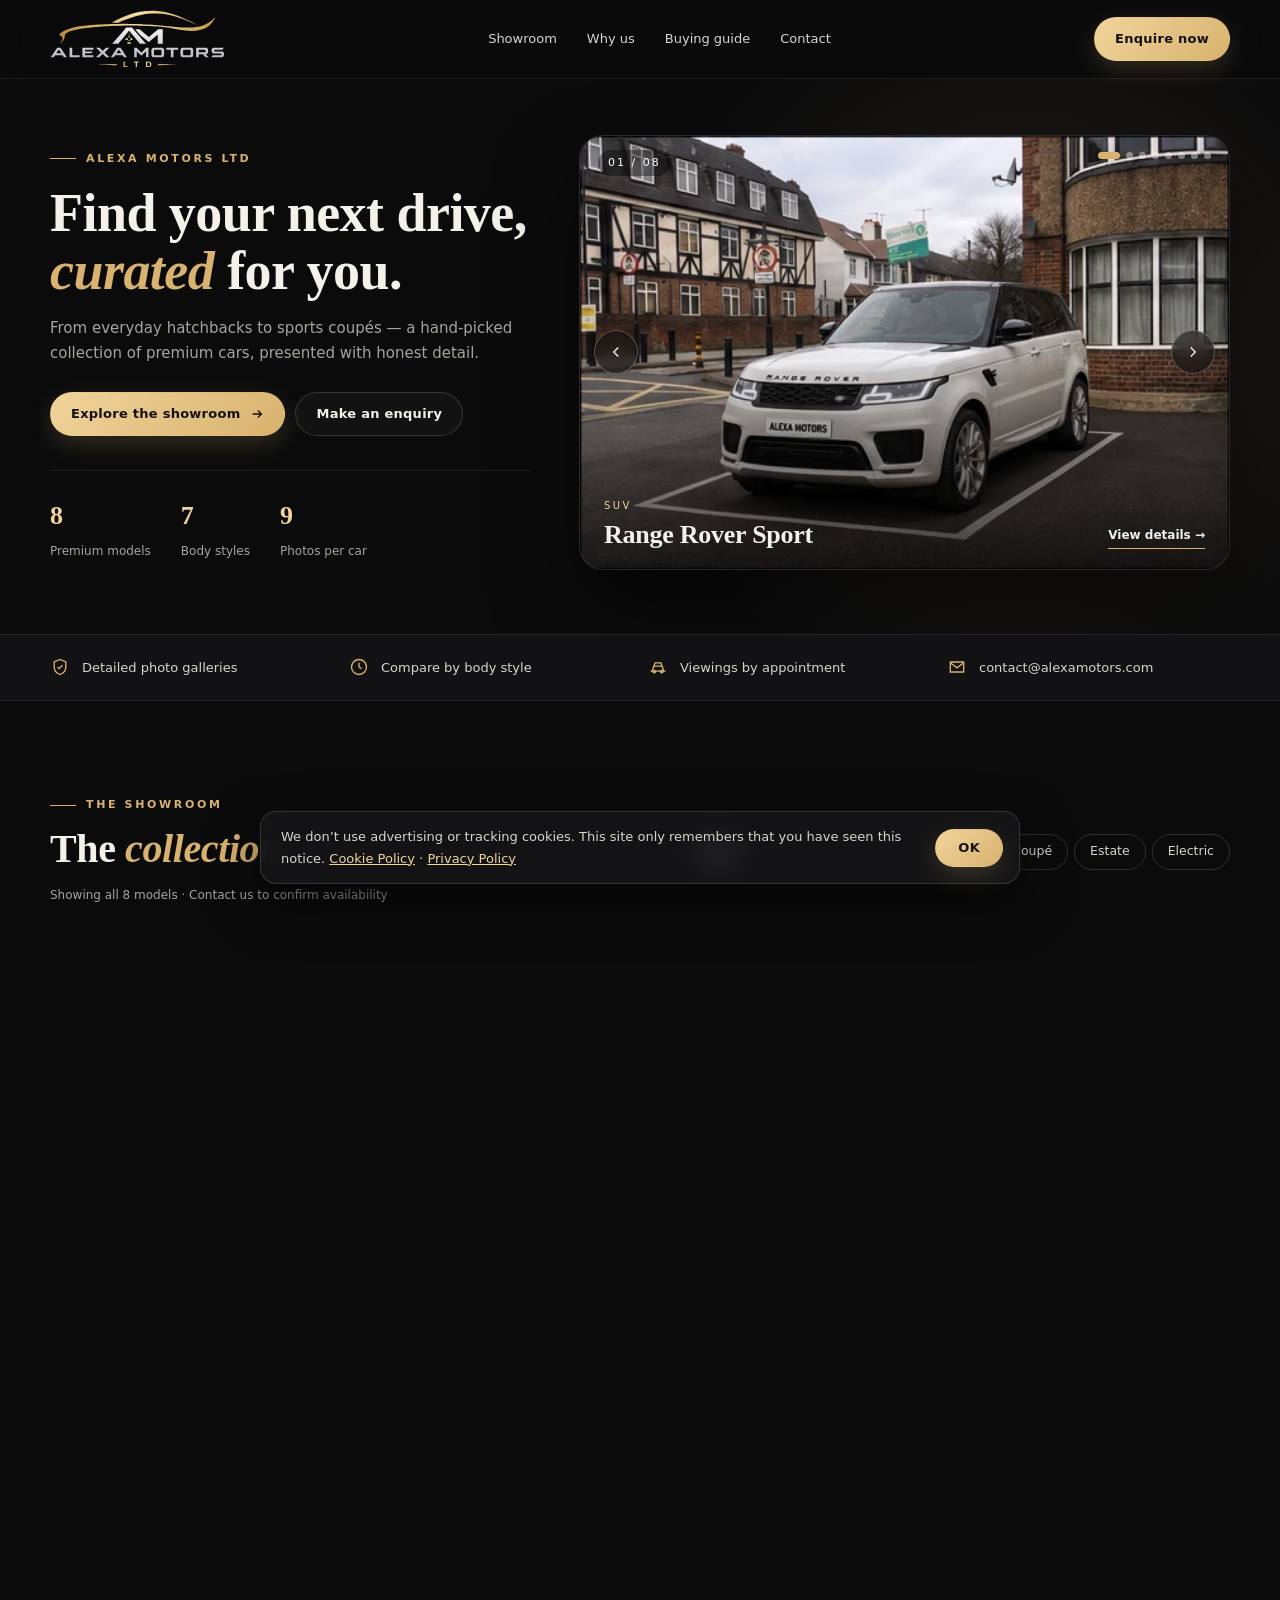
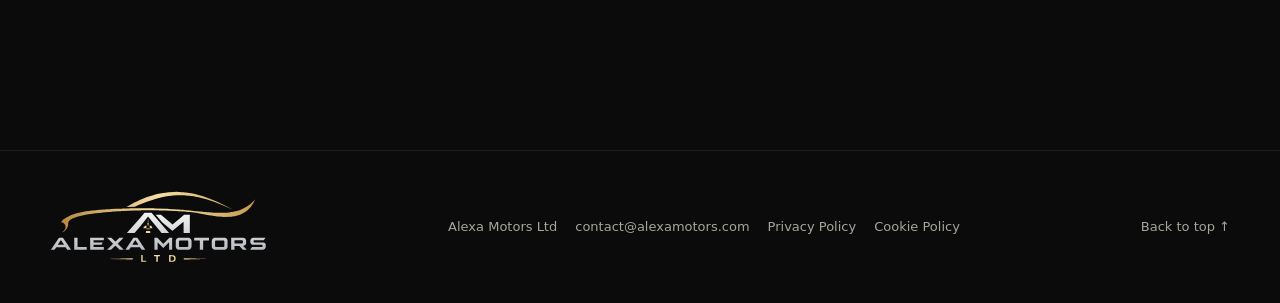
==== commit 85a3fb62: "Remove remaining vehicle listing labels" ====
--- a/index.html
+++ b/index.html
@@ -77,7 +77,7 @@
         <button type="button" data-filter="electric" aria-pressed="false">Electric</button>
       </div>
     </div>
-    <p class="count" id="filter-status" aria-live="polite">Showing all 8 models · photos are illustrative, availability to be confirmed</p>
+    <p class="count" id="filter-status" aria-live="polite">Showing all 8 models · Contact us to confirm availability</p>
     <div class="cards" id="cards"></div>
   </div>
 </section>
